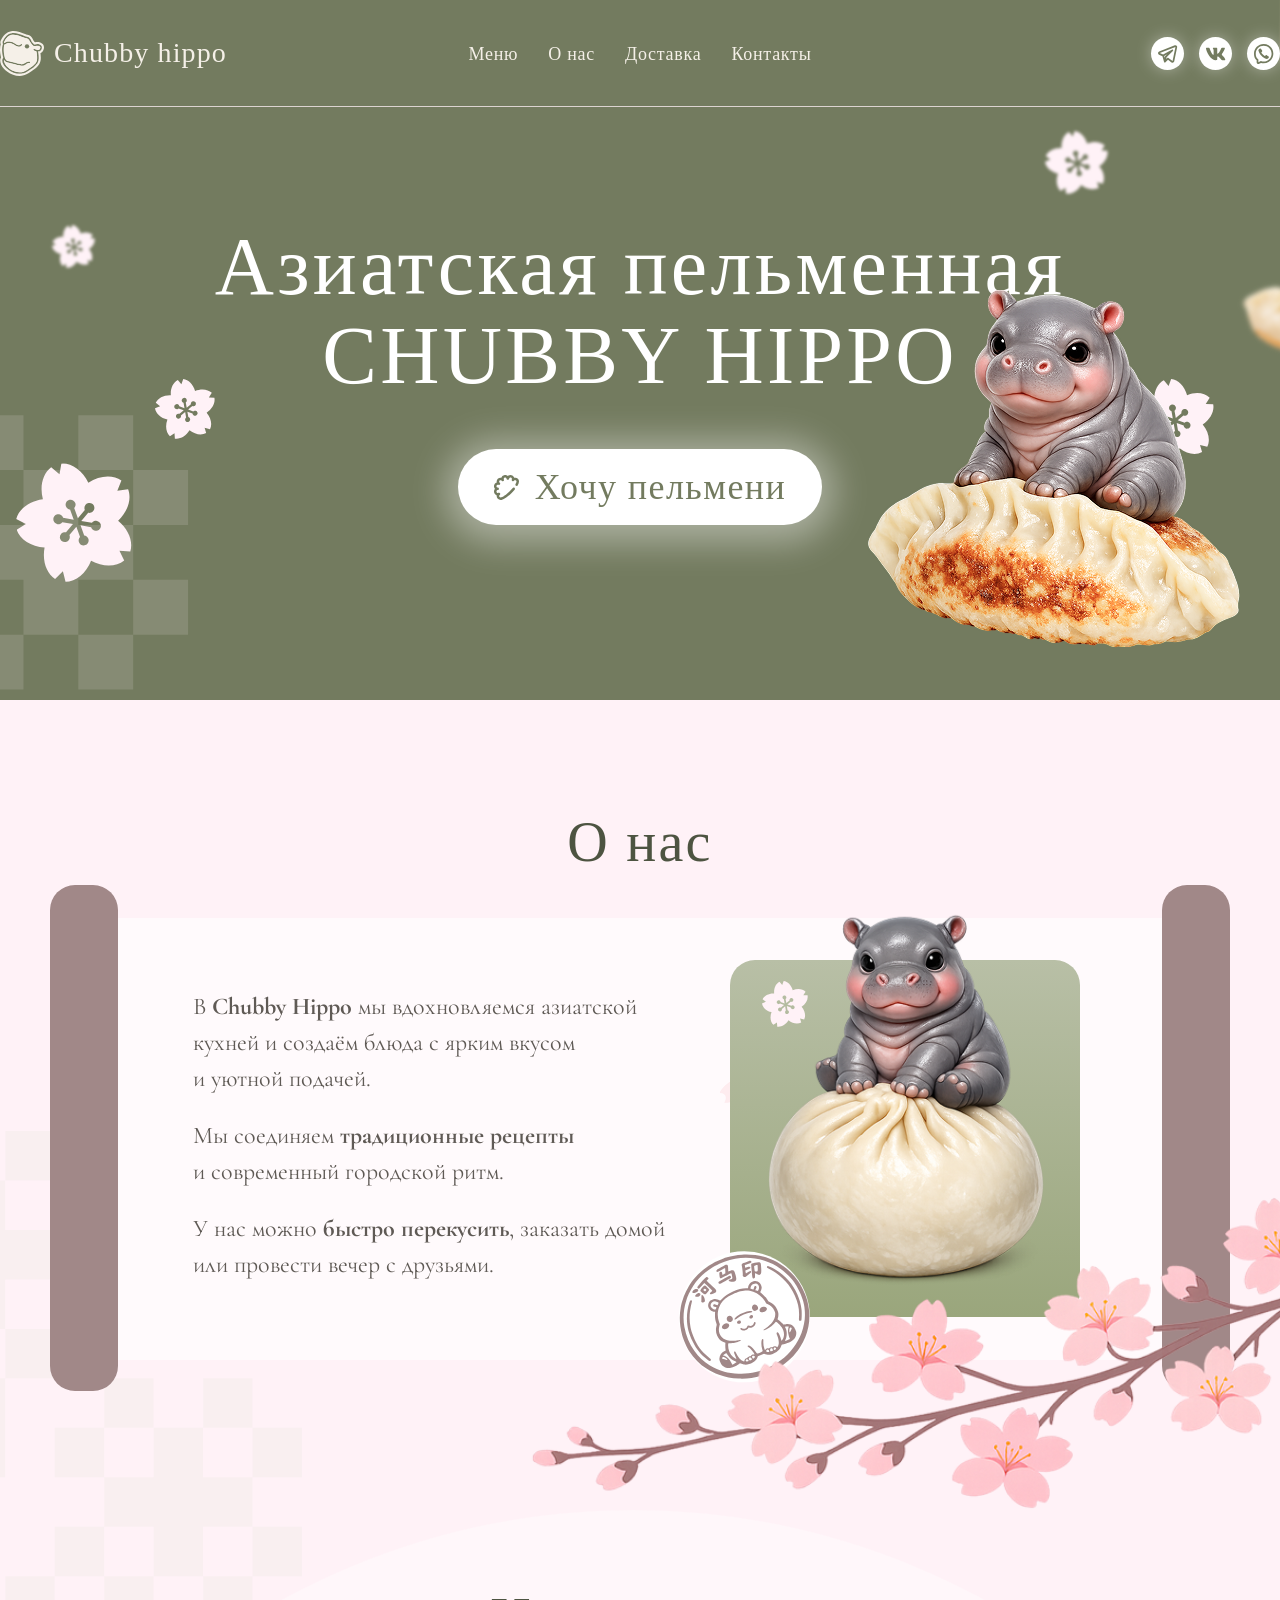
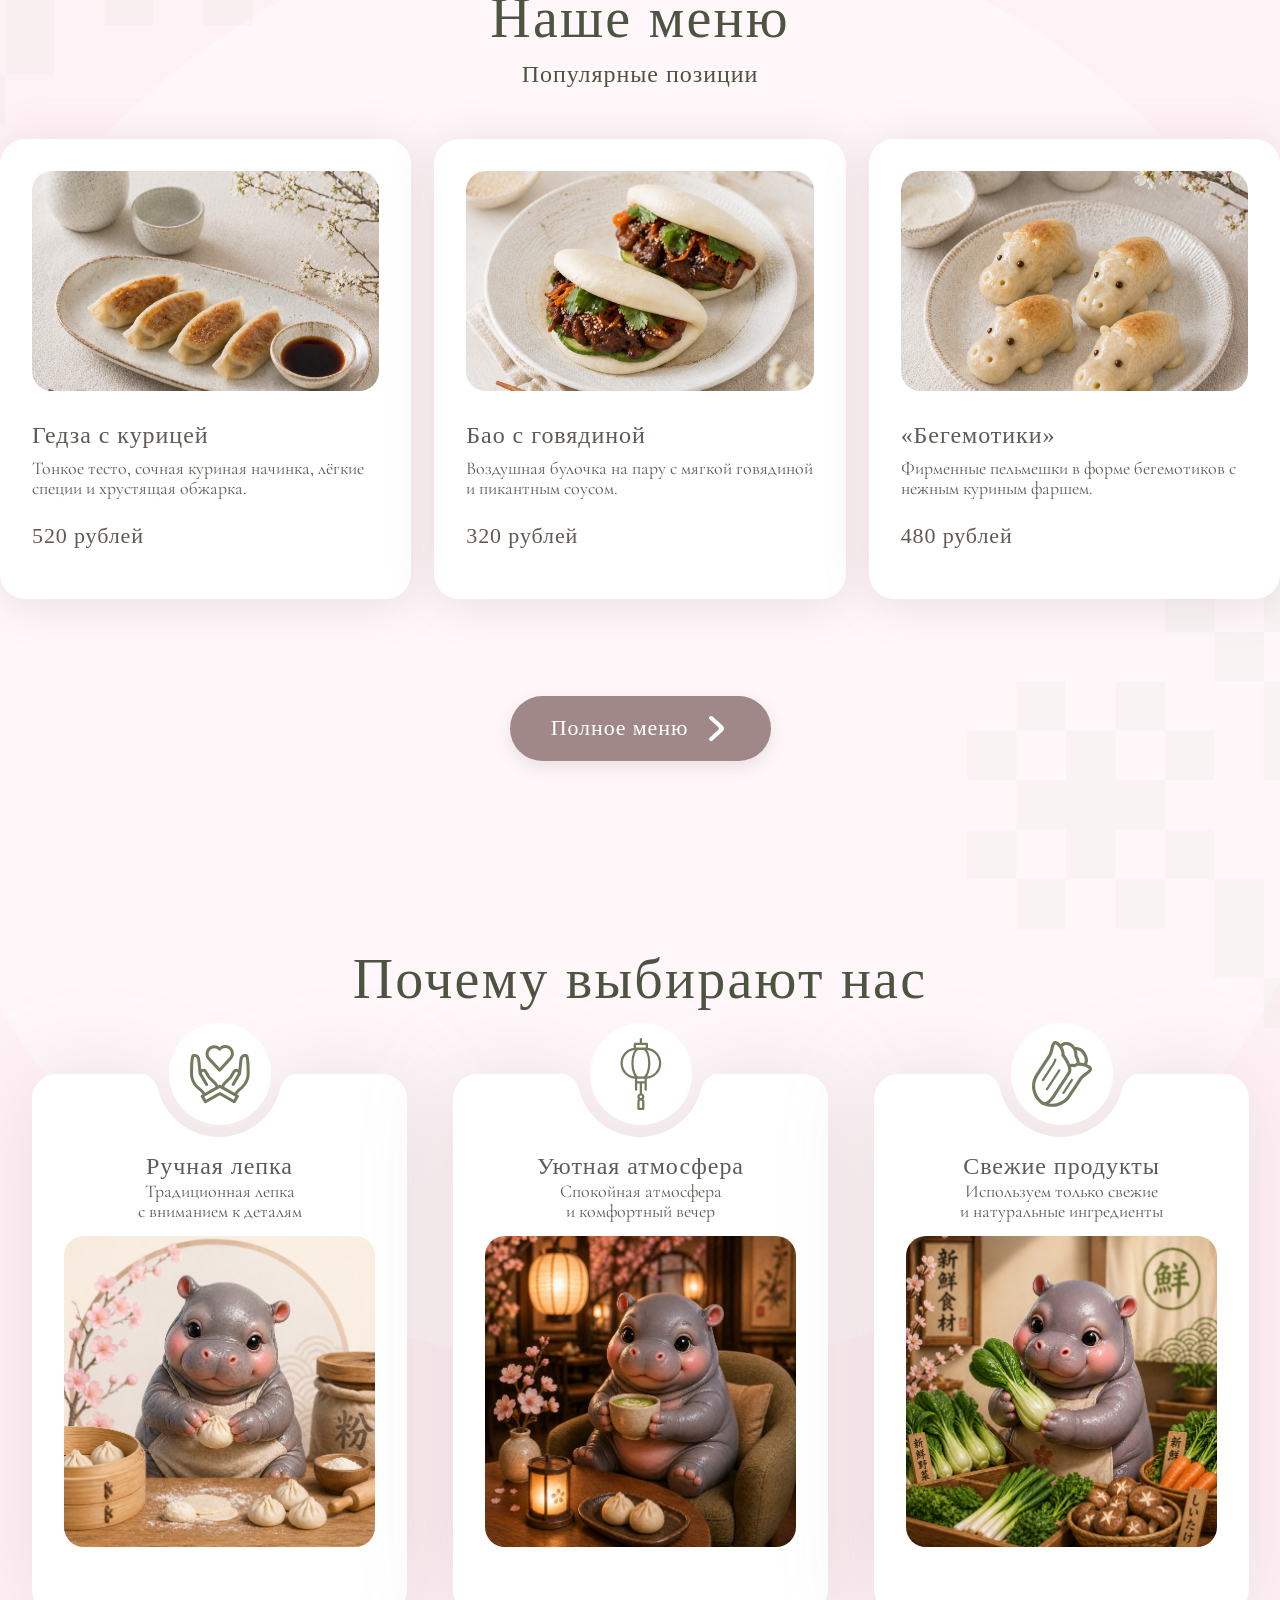
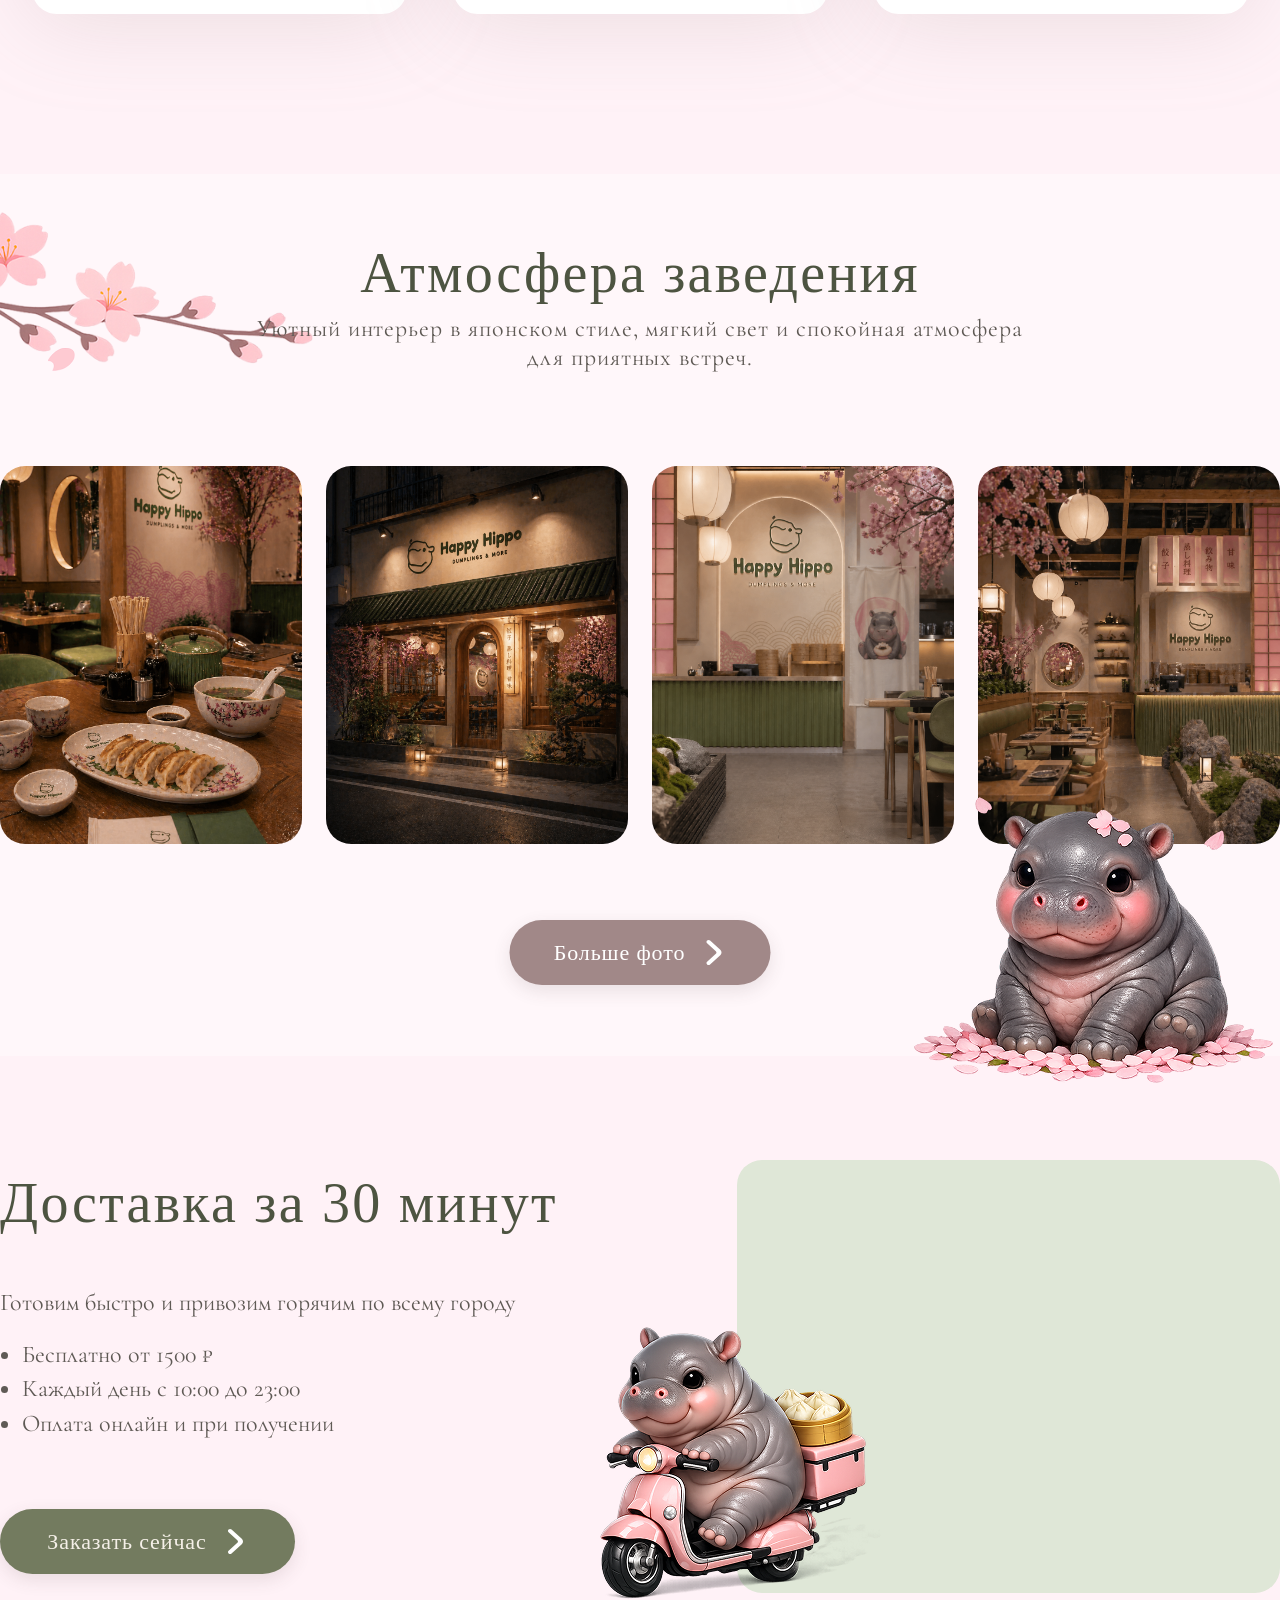
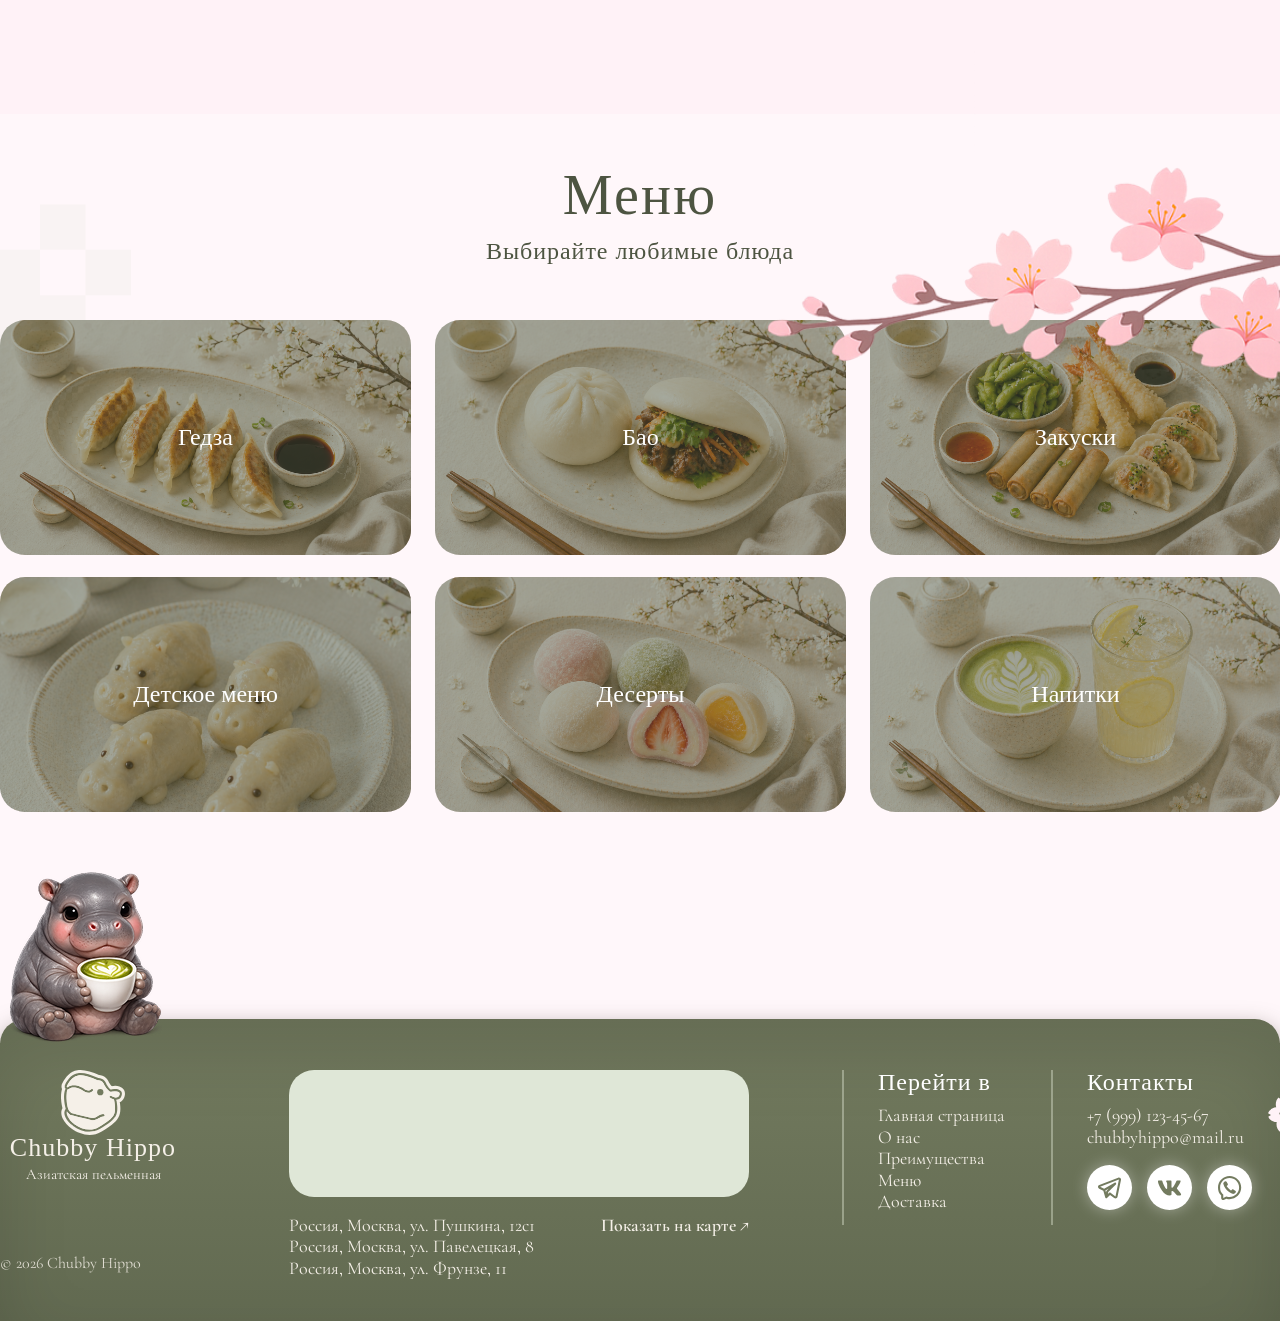
==== index.html @ c7574065 "Initial commit" ====
<!DOCTYPE html>
<html lang="ru">
<head>
  <meta charset="UTF-8" />
  <meta name="viewport" content="width=device-width, initial-scale=1.0" />
  <title>Chubby Hippo</title>
  <link rel="preconnect" href="https://fonts.googleapis.com" />
  <link rel="preconnect" href="https://fonts.gstatic.com" crossorigin />
  <link href="https://fonts.googleapis.com/css2?family=Cormorant+Garamond:wght@400;500;600;700&display=swap" rel="stylesheet" />
  <link rel="stylesheet" href="css/style.css" />
  <link rel="stylesheet" href="css/media.css" />
</head>
<body>
  <header class="header">
    <div class="container header__inner">
      <a class="logo" href="#top" aria-label="Chubby Hippo">
        <img src="images/logo/логоцвет.svg" alt="" />
        <span>Chubby hippo</span>
      </a>

      <nav class="nav" aria-label="Основная навигация">
        <a href="menu.html">Меню</a>
        <a href="#about">О нас</a>
        <a href="#delivery">Доставка</a>
        <a href="#contacts">Контакты</a>
      </nav>

      <div class="socials">
        <a href="error.html" aria-label="Telegram"><img src="images/vectors/Telegram.svg" alt="" /></a>
        <a href="error.html" aria-label="VK"><img src="images/vectors/VK.svg" alt="" /></a>
        <a href="error.html" aria-label="WhatsApp"><img src="images/vectors/ватсап.svg" alt="" /></a>
      </div>
    </div>
  </header>

  <main id="top">
    <img class="page-pixels page-pixels--about" src="images/vectors/пиксели.svg" alt="" aria-hidden="true" />
    <img class="page-pixels page-pixels--popular" src="images/vectors/пиксели.svg" alt="" aria-hidden="true" />
    <img class="page-pixels page-pixels--delivery" src="images/vectors/пиксели.svg" alt="" aria-hidden="true" />

    <section class="hero">
      <img class="hero__pixels" src="images/vectors/пикселиhero.svg" alt="" />
      <img class="hero__dumpling hero__dumpling--large" src="images/decor/Пельмень.png" alt="" />
      <img class="hero__dumpling hero__dumpling--small" src="images/decor/Пельмень-1.png" alt="" />
      <img class="hero__hippo" src="images/hippos/PelmenHippoHero.png" alt="Бегемот Chubby Hippo" />
      <img class="hero__flower hero__flower--one" src="images/vectors/цветочек.svg" alt="" />
      <img class="hero__flower hero__flower--two" src="images/vectors/цветочек.svg" alt="" />
      <img class="hero__flower hero__flower--three" src="images/vectors/цветочек.svg" alt="" />
      <img class="hero__flower hero__flower--four" src="images/vectors/цветочек.svg" alt="" />
      <img class="hero__flower hero__flower--five" src="images/vectors/цветочек.svg" alt="" />

      <div class="hero__content">
        <h1>Азиатская пельменная<br />CHUBBY HIPPO</h1>
        <a class="button button--light" href="menu.html">
          <img src="images/vectors/Pelmen.svg" alt="" />
          <span>Хочу пельмени</span>
        </a>
      </div>
    </section>

    <section class="about" id="about">
      <img class="about__pixels decor-pixels" src="images/vectors/пиксели.svg" alt="" />
      <img class="about__branch" src="images/decor/Сакура.png" alt="" />
      <img class="petal petal--about-one" src="images/vectors/Лепесток.svg" alt="" />
      <img class="petal petal--about-two" src="images/vectors/Лепесток.svg" alt="" />

      <div class="container">
        <h2>О нас</h2>
        <div class="scroll-card">
          <div class="scroll-card__bar scroll-card__bar--left"></div>
          <div class="scroll-card__bar scroll-card__bar--right"></div>
          <div class="scroll-card__paper">
            <div class="about__text">
              <p>В <strong>Chubby Hippo</strong> мы вдохновляемся азиатской<br />кухней и создаём блюда с ярким вкусом<br />и уютной подачей.</p>
              <p>Мы соединяем <strong>традиционные рецепты</strong><br />и современный городской ритм.</p>
              <p>У нас можно <strong>быстро перекусить</strong>, заказать домой<br />или провести вечер с друзьями.</p>
            </div>
            <div class="about__image">
              <img class="about__flower" src="images/vectors/цветочек.svg" alt="" />
              <img class="about__hippo" src="images/hippos/PelmenHippoОНас.png" alt="Бегемот с пельменем" />
            </div>
            <img class="about__stamp" src="images/vectors/Печать.svg" alt="" />
          </div>
        </div>
      </div>
    </section>

    <section class="popular">
      <img class="popular__circle" src="images/vectors/пиксели.svg" alt="" />
      <div class="container">
        <div class="section-heading">
          <h2>Наше меню</h2>
          <p>Популярные позиции</p>
        </div>

        <div class="popular__grid">
          <article class="product-card">
            <img src="images/menuphoto/гедзакурицы.png" alt="Гедза с курицей" />
            <h3>Гедза с курицей</h3>
            <p>Тонкое тесто, сочная куриная начинка, лёгкие специи и хрустящая обжарка.</p>
            <strong>520 рублей</strong>
          </article>
          <article class="product-card">
            <img src="images/menuphoto/баоговядина.png" alt="Бао с говядиной" />
            <h3>Бао с говядиной</h3>
            <p>Воздушная булочка на пару с мягкой говядиной и пикантным соусом.</p>
            <strong>320 рублей</strong>
          </article>
          <article class="product-card">
            <img src="images/menuphoto/бегемотики.png" alt="Бегемотики" />
            <h3>«Бегемотики»</h3>
            <p>Фирменные пельмешки в форме бегемотиков с нежным куриным фаршем.</p>
            <strong>480 рублей</strong>
          </article>
        </div>

        <a class="button button--brown" href="menu.html">
          <span>Полное меню</span>
          <img src="images/vectors/arrow.svg" alt="" />
        </a>
      </div>
    </section>

    <section class="features" id="features">
      <img class="features__pixels decor-pixels" src="images/vectors/пиксели.svg" alt="" />
      <div class="container">
        <h2>Почему выбирают нас</h2>
        <div class="features__grid">
          <article class="feature-card">
            <span class="feature-card__icon"><img src="images/vectors/лепка.svg" alt="" /></span>
            <h3>Ручная лепка</h3>
            <p>Традиционная лепка<br />с вниманием к деталям</p>
            <img src="images/images/Лепка.png" alt="Ручная лепка" />
          </article>
          <article class="feature-card">
            <span class="feature-card__icon"><img src="images/vectors/фонарик.svg" alt="" /></span>
            <h3>Уютная атмосфера</h3>
            <p>Спокойная атмосфера<br />и комфортный вечер</p>
            <img src="images/images/Атмосфера.png" alt="Уютная атмосфера" />
          </article>
          <article class="feature-card">
            <span class="feature-card__icon"><img src="images/vectors/капуста.svg" alt="" /></span>
            <h3>Свежие продукты</h3>
            <p>Используем только свежие<br />и натуральные ингредиенты</p>
            <img src="images/images/Продукты.png" alt="Свежие продукты" />
          </article>
        </div>
      </div>
    </section>

    <section class="atmosphere">
      <img class="atmosphere__branch" src="images/decor/Сакура.png" alt="" />
      <img class="petal petal--atmo-one" src="images/vectors/Лепесток.svg" alt="" />
      <img class="petal petal--atmo-two" src="images/vectors/Лепесток.svg" alt="" />
      <div class="section-heading">
        <h2>Атмосфера заведения</h2>
        <p>Уютный интерьер в японском стиле, мягкий свет и спокойная атмосфера<br />для приятных встреч.</p>
      </div>

      <div class="atmosphere__carousel" aria-label="Фотографии интерьера">
        <img src="images/images/Карусель-1.png" alt="Интерьер Chubby Hippo" />
        <img src="images/images/Карусель-2.png" alt="Фасад Chubby Hippo" />
        <img src="images/images/Карусель-3.png" alt="Столик в ресторане" />
        <img src="images/images/Карусель-4.png" alt="Блюда в интерьере" />
        <img src="images/images/Карусель-5.png" alt="Зал ресторана" />
        <img src="images/images/Карусель-6.png" alt="Касса ресторана" />
        <img src="images/images/Карусель-1.png" alt="" aria-hidden="true" />
        <img src="images/images/Карусель-2.png" alt="" aria-hidden="true" />
        <img src="images/images/Карусель-3.png" alt="" aria-hidden="true" />
        <img src="images/images/Карусель-4.png" alt="" aria-hidden="true" />
        <img src="images/images/Карусель-5.png" alt="" aria-hidden="true" />
        <img src="images/images/Карусель-6.png" alt="" aria-hidden="true" />
      </div>

      <img class="atmosphere__hippo" src="images/hippos/SakuraHippoАтмосфера.png" alt="Бегемот в лепестках сакуры" />
      <a class="button button--brown" href="error.html">
        <span>Больше фото</span>
        <img src="images/vectors/arrow.svg" alt="" />
      </a>
    </section>

    <section class="delivery" id="delivery">
      <img class="delivery__pixels decor-pixels" src="images/vectors/пиксели.svg" alt="" />
      <div class="container delivery__inner">
        <div class="delivery__content">
          <h2>Доставка за 30 минут</h2>
          <p>Готовим быстро и привозим горячим по всему городу</p>
          <ul>
            <li>Бесплатно от 1500 ₽</li>
            <li>Каждый день с 10:00 до 23:00</li>
            <li>Оплата онлайн и при получении</li>
          </ul>
          <a class="button button--green" href="menu.html">
            <span>Заказать сейчас</span>
            <img src="images/vectors/arrow.svg" alt="" />
          </a>
        </div>

        <div class="delivery__map">
          <iframe
            title="Карта зоны доставки Chubby Hippo"
            src="https://www.openstreetmap.org/export/embed.html?bbox=37.48%2C55.66%2C37.80%2C55.86&layer=mapnik&marker=55.741019%2C37.612957"
            loading="lazy"
            allowfullscreen>
          </iframe>
          <img src="images/hippos/СкутерДоставка.png" alt="Бегемот на скутере" />
        </div>
      </div>
    </section>

    <section class="menu-categories" id="menu">
      <img class="menu-categories__branch" src="images/decor/Сакура.png" alt="" />
      <img class="menu-categories__pixels decor-pixels" src="images/vectors/пиксели.svg" alt="" />
      <div class="container">
        <div class="section-heading">
          <h2>Меню</h2>
          <p>Выбирайте любимые блюда</p>
        </div>

        <div class="categories-grid">
          <a class="category-card" href="menu.html">
            <img src="images/images/КатегорииГедза.png" alt="" />
            <span>Гедза</span>
          </a>
          <a class="category-card" href="menu.html">
            <img src="images/images/КатегорииБао.png" alt="" />
            <span>Бао</span>
          </a>
          <a class="category-card" href="menu.html">
            <img src="images/images/КатегорииЗакуски.png" alt="" />
            <span>Закуски</span>
          </a>
          <a class="category-card" href="menu.html">
            <img src="images/images/КатегорииДетское.png" alt="" />
            <span>Детское меню</span>
          </a>
          <a class="category-card" href="menu.html">
            <img src="images/images/КатегорииДесерты.png" alt="" />
            <span>Десерты</span>
          </a>
          <a class="category-card" href="menu.html">
            <img src="images/images/КатегорииНапитки.png" alt="" />
            <span>Напитки</span>
          </a>
        </div>
      </div>
    </section>
  </main>

  <footer class="footer" id="contacts">
    <img class="footer__hippo" src="images/hippos/MatchaHippoФутер.png" alt="" />
    <img class="footer__flower" src="images/vectors/цветочек.svg" alt="" />
    <div class="container footer__inner">
      <div class="footer__brand">
        <div class="footer__logo">
          <img src="images/logo/логоцвет.svg" alt="" />
          <span>Chubby Hippo</span>
        </div>
        <small>Азиатская пельменная</small>
        <p>© 2026 Chubby Hippo</p>
      </div>

      <div class="footer__map">
        <iframe
          title="Карта ресторанов Chubby Hippo"
          src="https://www.openstreetmap.org/export/embed.html?bbox=37.48%2C55.66%2C37.80%2C55.86&layer=mapnik&marker=55.741019%2C37.612957"
          loading="lazy"
          allowfullscreen>
        </iframe>
        <div class="footer__addresses">
          <p>Россия, Москва, ул. Пушкина, 12с1<br />Россия, Москва, ул. Павелецкая, 8<br />Россия, Москва, ул. Фрунзе, 11</p>
          <a href="https://www.openstreetmap.org/?mlat=55.741019&mlon=37.612957#map=11/55.7410/37.6130" target="_blank" rel="noreferrer">Показать на карте ↗</a>
        </div>
      </div>

      <nav class="footer__nav" aria-label="Навигация в футере">
        <h2>Перейти в</h2>
        <a href="#top">Главная страница</a>
        <a href="#about">О нас</a>
        <a href="#features">Преимущества</a>
        <a href="menu.html">Меню</a>
        <a href="#delivery">Доставка</a>
      </nav>

      <div class="footer__contacts">
        <h2>Контакты</h2>
        <a href="tel:+79991234567">+7 (999) 123-45-67</a>
        <a href="mailto:chubbyhippo@mail.ru">chubbyhippo@mail.ru</a>
        <div class="socials socials--footer">
          <a href="error.html" aria-label="Telegram"><img src="images/vectors/Telegram.svg" alt="" /></a>
          <a href="error.html" aria-label="VK"><img src="images/vectors/VK.svg" alt="" /></a>
          <a href="error.html" aria-label="WhatsApp"><img src="images/vectors/ватсап.svg" alt="" /></a>
        </div>
      </div>
    </div>
  </footer>

  <script src="js/main.js"></script>
</body>
</html>
---- css/style.css ----
@font-face {
  font-family: "SeoulHangang CBL";
  src: url("../fonts/seoulhangang-cbl.ttf") format("truetype");
  font-weight: 400;
  font-style: normal;
  font-display: swap;
}

@font-face {
  font-family: "SeoulHangang EB";
  src: url("../fonts/seoulhangang-eb.ttf") format("truetype");
  font-weight: 400;
  font-style: normal;
  font-display: swap;
}

@font-face {
  font-family: "SeoulHangang B";
  src: url("../fonts/seoulhangang-b.ttf") format("truetype");
  font-weight: 400;
  font-style: normal;
  font-display: swap;
}

:root {
  --green: #737b5f;
  --green-dark: #4d5441;
  --text: #5f5a55;
  --pink: #fff2f7;
  --warm: #fff7fa;
  --white: #ffffff;
  --cream: #f5f0e8;
  --brown: #a18888;
  --shadow: 0 4px 45px rgba(161, 136, 136, 0.22);
}

* {
  box-sizing: border-box;
  margin: 0;
  padding: 0;
}

html {
  scroll-behavior: smooth;
  overflow-x: hidden;
}

body {
  min-width: 1280px;
  background: var(--pink);
  color: var(--text);
  font-family: "Cormorant Garamond", serif;
  font-size: 24px;
  line-height: 1.2;
  overflow-x: hidden;
}

main {
  position: relative;
  isolation: isolate;
  overflow: visible;
  background: var(--pink);
}

a {
  color: inherit;
  text-decoration: none;
}

img {
  display: block;
  max-width: 100%;
}

button,
iframe {
  border: 0;
}

.container {
  width: 1280px;
  margin: 0 auto;
}

h1,
h2,
h3,
.button,
.nav,
.footer__nav h2,
.footer__contacts h2 {
  font-family: "SeoulHangang EB", serif;
  font-weight: 400;
  letter-spacing: 0.04em;
}

h2 {
  color: var(--green-dark);
  font-size: 56px;
  line-height: 1;
  text-align: center;
}

h3 {
  color: var(--text);
  font-size: 24px;
  line-height: 1;
}

.button {
  position: relative;
  z-index: 3;
  display: inline-flex;
  align-items: center;
  justify-content: center;
  gap: 16px;
  height: 65px;
  padding: 0 36px;
  border-radius: 999px;
  box-shadow: 0 6px 18px rgba(74, 61, 61, 0.12);
  font-size: 22px;
  line-height: 1;
  white-space: nowrap;
}

.button img {
  width: 25px;
  height: 25px;
}

.button--light {
  height: 76px;
  min-width: 358px;
  background: var(--white);
  color: var(--green);
  box-shadow: 0 4px 35px 13px rgba(255, 255, 255, 0.4);
  font-family: "SeoulHangang CBL", "SeoulHangang EB", serif;
  font-weight: 400;
  font-size: 36px;
}

.button--brown {
  min-width: 261px;
  background: var(--brown);
  color: var(--white);
}

.button--green {
  min-width: 295px;
  background: var(--green);
  color: var(--cream);
}

.button--brown img,
.button--green img {
  filter: brightness(0) invert(1);
}

.section-heading {
  text-align: center;
}

.section-heading p {
  margin-top: 14px;
  color: var(--green-dark);
  font-family: "SeoulHangang EB", serif;
  font-size: 24px;
  line-height: 1.2;
  letter-spacing: 0.04em;
}

.decor-pixels {
  position: absolute;
  width: 638px;
  opacity: 0.48;
  pointer-events: none;
}

.page-pixels {
  position: absolute;
  z-index: 1;
  max-width: none;
  opacity: 0.48;
  pointer-events: none;
}

.page-pixels--about {
  top: 1131px;
  left: calc(50% - 976px);
  width: 638px;
  transform: scaleX(-1);
}

.page-pixels--popular {
  top: 2034px;
  left: calc(50% + 327px);
  width: 638px;
}

.page-pixels--delivery {
  top: 4777px;
  left: calc(50% - 1096px);
  width: 587px;
  transform: scaleX(-1);
}

.about__pixels,
.popular__circle,
.features__pixels,
.delivery__pixels,
.menu-categories__pixels {
  display: none;
}

.petal {
  position: absolute;
  width: 27px;
  pointer-events: none;
}

/* Header */

.header {
  position: absolute;
  inset: 0 0 auto;
  z-index: 20;
  height: 107px;
  border-bottom: 1px solid rgba(255, 242, 247, 0.75);
  color: var(--cream);
}

.header__inner {
  position: relative;
  display: flex;
  align-items: center;
  justify-content: space-between;
  height: 107px;
}

.logo {
  display: flex;
  align-items: center;
  gap: 10px;
  color: var(--cream);
  font-family: "SeoulHangang EB", serif;
  font-size: 28px;
  font-weight: 400;
  line-height: 1;
  letter-spacing: 0.04em;
}

.logo img {
  width: 44px;
  height: auto;
}

.nav {
  position: absolute;
  left: 50%;
  display: flex;
  gap: 30px;
  font-size: 18px;
  line-height: 1;
  text-transform: none;
  transform: translateX(-50%);
}

.header .socials {
  margin-left: auto;
}

.nav a,
.footer__nav a,
.footer__contacts a {
  transition: opacity 0.2s ease;
}

.nav a:hover,
.footer__nav a:hover,
.footer__contacts a:hover {
  opacity: 0.72;
}

.socials {
  display: flex;
  gap: 15px;
}

.socials a {
  display: grid;
  width: 33px;
  height: 33px;
  place-items: center;
  border-radius: 50%;
  background: var(--white);
  box-shadow: 0 0 16px rgba(255, 255, 255, 0.39);
}

.socials img {
  width: 20px;
  height: 20px;
}

/* Hero */

.hero {
  position: relative;
  height: 700px;
  overflow: hidden;
  background: var(--green);
  color: var(--white);
}

.hero__content {
  position: absolute;
  top: 223px;
  left: 50%;
  z-index: 5;
  width: 894px;
  transform: translateX(-50%);
  text-align: center;
}

.hero h1 {
  margin-bottom: 49px;
  color: var(--white);
  font-family: "SeoulHangang CBL", "SeoulHangang EB", serif;
  font-weight: 400;
  font-size: 82px;
  line-height: 1.08;
}

.hero__pixels {
  position: absolute;
  top: 86px;
  left: calc(50% - 1054px);
  width: 603px;
  opacity: 0.55;
}

.hero__dumpling {
  position: absolute;
  pointer-events: none;
}

.hero__dumpling--large {
  top: -90px;
  left: calc(50% + 641px);
  width: 371px;
  filter: blur(1.5px);
  transform: rotate(1deg) scaleX(-1);
}

.hero__dumpling--small {
  top: 242px;
  left: calc(50% + 572px);
  width: 156px;
  filter: blur(2px);
  transform: rotate(43deg) scaleX(-1);
}

.hero__hippo {
  position: absolute;
  top: 267px;
  left: calc(50% + 210px);
  z-index: 7;
  width: 413px;
  height: 413px;
}

.hero__flower {
  position: absolute;
  z-index: 6;
  pointer-events: none;
}

.hero__flower--one {
  top: 462px;
  left: calc(50% - 624px);
  width: 118px;
  transform: rotate(-10deg);
}

.hero__flower--two {
  top: 225px;
  left: calc(50% - 588px);
  width: 43px;
  filter: blur(1.4px);
}

.hero__flower--three {
  top: 379px;
  left: calc(50% - 485px);
  width: 60px;
  filter: blur(0.7px);
}

.hero__flower--four {
  top: 131px;
  left: calc(50% + 405px);
  width: 63px;
  filter: blur(1.4px);
}

.hero__flower--five {
  top: 379px;
  left: calc(50% + 493px);
  width: 81px;
}

/* About */

.about {
  position: relative;
  height: 890px;
  overflow: visible;
  background: transparent;
}

.about h2 {
  padding-top: 114px;
}

.about .container {
  position: relative;
  z-index: 3;
}

.about__pixels {
  top: 428px;
  left: calc(50% - 978px);
  transform: scaleX(-1);
}

.scroll-card {
  position: relative;
  width: 1180px;
  height: 506px;
  margin: 15px auto 0;
  z-index: 3;
}

.scroll-card__bar {
  position: absolute;
  top: 0;
  z-index: 2;
  width: 68px;
  height: 506px;
  border-radius: 25px;
  background: var(--brown);
}

.scroll-card__bar--left {
  left: 0;
}

.scroll-card__bar--right {
  right: 0;
}

.scroll-card__paper {
  position: absolute;
  top: 33px;
  left: 35px;
  width: 1110px;
  height: 442px;
  background: rgba(255, 255, 255, 0.65);
}

.about__text {
  position: absolute;
  top: 71px;
  left: 108px;
  width: 520px;
  color: var(--text);
  font-size: 24px;
  font-weight: 400;
  line-height: 1.5;
}

.about__text strong {
  font-weight: 700;
}

.about__text p + p {
  margin-top: 21px;
}

.about__image {
  position: absolute;
  top: 42px;
  right: 115px;
  width: 350px;
  height: 357px;
  border-radius: 25px;
  background: linear-gradient(180deg, #b8bfa6 0%, #9aa67c 100%);
}

.about__flower {
  position: absolute;
  top: 21px;
  left: 32px;
  width: 46px;
}

.about__hippo {
  position: absolute;
  top: -67px;
  left: -31px;
  max-width: none;
  width: 413px;
  height: 413px;
}

.about__stamp {
  position: absolute;
  top: 316px;
  left: 575px;
  width: 169px;
}

.about__branch {
  position: absolute;
  right: -70px;
  top: 475px;
  bottom: auto;
  z-index: 5;
  width: 827px;
}

.petal--about-one {
  top: 380px;
  left: calc(50% + 80px);
}

.petal--about-two {
  top: 520px;
  left: calc(50% + 640px);
}

/* Popular */

.popular {
  position: relative;
  height: 961px;
  overflow: visible;
  background: transparent;
}

.popular::before {
  position: absolute;
  top: -80px;
  left: calc(50% - 6.57px);
  z-index: 0;
  width: 1461.88px;
  height: 1461.88px;
  border-radius: 50%;
  background: var(--warm);
  content: "";
  transform: translateX(-50%);
}

.popular .container {
  position: relative;
  z-index: 3;
}

.popular__circle {
  position: absolute;
  right: calc(50% - 910px);
  bottom: 24px;
  z-index: 1;
  width: 638px;
  opacity: 0.45;
}

.popular__grid {
  display: grid;
  grid-template-columns: repeat(3, 1fr);
  gap: 23px;
  margin-top: 50px;
}

.product-card {
  display: flex;
  flex-direction: column;
  min-height: 460px;
  padding: 32px;
  border-radius: 25px;
  background: var(--white);
  box-shadow: var(--shadow);
}

.product-card img {
  width: 100%;
  height: 220px;
  border-radius: 20px;
  object-fit: cover;
}

.product-card h3 {
  margin-top: 32px;
}

.product-card p {
  min-height: 40px;
  margin-top: 12px;
  font-size: 18px;
  line-height: 1.1;
}

.product-card strong {
  margin-top: 24px;
  color: var(--text);
  font-family: "SeoulHangang EB", serif;
  font-size: 22px;
  font-weight: 400;
  letter-spacing: 0.04em;
}

.popular .button {
  display: flex;
  width: max-content;
  margin: 97px auto 0;
}

/* Features */

.features {
  position: relative;
  height: 894px;
  overflow: visible;
  background: transparent;
}

.features h2 {
  padding-top: 0;
}

.features .container {
  position: relative;
  z-index: 3;
}

.features__pixels {
  top: -52px;
  right: calc(50% - 965px);
  z-index: 1;
}

.features__grid {
  display: grid;
  grid-template-columns: repeat(3, 375px);
  justify-content: center;
  gap: 46px;
  margin-top: 67px;
}

.feature-card {
  position: relative;
  display: flex;
  flex-direction: column;
  align-items: center;
  height: 540px;
  padding: 80px 32px 32px;
  background: transparent;
  text-align: center;
}

.feature-card::before {
  position: absolute;
  inset: 0;
  z-index: 0;
  background: url("../images/vectors/SubtractКарточка.svg") center / 100% 100% no-repeat;
  content: "";
  filter: drop-shadow(0 4px 45px rgba(161, 136, 136, 0.22));
}

.feature-card > * {
  position: relative;
  z-index: 1;
}

.feature-card__icon {
  position: absolute;
  top: -51px;
  left: 50%;
  display: grid;
  width: 102px;
  height: 102px;
  place-items: center;
  border-radius: 50%;
  background: var(--white);
  transform: translateX(-50%);
}

.feature-card__icon img {
  width: 60px;
  max-height: 72px;
}

.feature-card p {
  margin-top: 4px;
  font-size: 18px;
  line-height: 1.1;
}

.feature-card > img {
  width: 311px;
  height: 311px;
  margin-top: 14px;
  border-radius: 20px;
  object-fit: cover;
}

/* Atmosphere */

.atmosphere {
  position: relative;
  height: 930px;
  overflow: visible;
  background: transparent;
}

.atmosphere::before {
  position: absolute;
  top: -71px;
  left: 50%;
  z-index: 0;
  width: 1928px;
  height: 882px;
  background: var(--warm);
  content: "";
  transform: translateX(-50%);
}

.atmosphere .section-heading {
  position: relative;
  z-index: 4;
  padding-top: 0;
}

.atmosphere .section-heading p {
  color: var(--text);
  font-family: "Cormorant Garamond", serif;
  font-size: 24px;
  line-height: 1.2;
}

.atmosphere__branch {
  position: absolute;
  top: -130px;
  left: -330px;
  z-index: 1;
  width: 650px;
  transform: scaleX(-1);
}

.atmosphere__carousel {
  position: absolute;
  top: 221px;
  left: 50%;
  z-index: 2;
  display: grid;
  grid-template-columns: repeat(6, 302px);
  gap: 24px;
  width: 1932px;
  transform: translateX(-50%);
}

.atmosphere__carousel img {
  width: 302px;
  height: 378px;
  border-radius: 25px;
  object-fit: cover;
}

.atmosphere__hippo {
  position: absolute;
  right: calc(50% - 652px);
  bottom: 56px;
  z-index: 2;
  width: 398px;
}

.atmosphere .button {
  position: absolute;
  top: 675px;
  left: 50%;
  transform: translateX(-50%);
}

.petal--atmo-one {
  top: 103px;
  left: calc(50% - 592px);
}

.petal--atmo-two {
  top: 362px;
  left: calc(50% - 492px);
  transform: rotate(78deg);
}

/* Delivery */

.delivery {
  position: relative;
  height: 592px;
  overflow: visible;
  background: transparent;
}

.delivery__inner {
  position: relative;
  z-index: 3;
  height: 100%;
}

.delivery__content {
  position: absolute;
  top: 0;
  left: 0;
  width: 560px;
}

.delivery h2 {
  width: 620px;
  text-align: left;
  white-space: nowrap;
}

.delivery__content p {
  margin-top: 58px;
  font-size: 24px;
}

.delivery__content ul {
  margin: 25px 0 0 22px;
  font-size: 24px;
  line-height: 0.98;
}

.delivery__content li + li {
  margin-top: 11px;
}

.delivery .button {
  margin-top: 74px;
}

.delivery__map {
  position: absolute;
  top: -15px;
  right: 0;
  width: 690px;
  height: 448px;
}

.delivery__map iframe {
  position: absolute;
  top: 0;
  right: 0;
  width: 543px;
  height: 433px;
  border-radius: 25px;
  background: #dfe7d7;
}

.delivery__map img {
  position: absolute;
  bottom: 0;
  left: 0;
  z-index: 2;
  width: 291px;
}

.delivery__pixels {
  bottom: -170px;
  left: calc(50% - 1030px);
  transform: scaleX(-1);
}

/* Menu categories */

.menu-categories {
  position: relative;
  height: 852px;
  overflow: visible;
  background: transparent;
}

.menu-categories::before {
  position: absolute;
  top: -53px;
  left: 50%;
  z-index: 0;
  width: 1918px;
  height: 982px;
  background: var(--warm);
  content: "";
  transform: translateX(-50%);
}

.menu-categories .section-heading {
  position: relative;
  z-index: 7;
  padding-top: 0;
}

.menu-categories .container {
  position: relative;
  z-index: 3;
}

.menu-categories__branch {
  position: absolute;
  top: -125px;
  right: auto;
  left: calc(50% + 118px);
  z-index: 8;
  width: 836px;
  max-width: none;
}

.menu-categories__pixels {
  top: 135px;
  left: calc(50% - 1086px);
  z-index: 1;
  transform: scaleX(-1);
}

.categories-grid {
  position: relative;
  z-index: 5;
  display: grid;
  grid-template-columns: repeat(3, 411px);
  gap: 22px 24px;
  margin-top: 54px;
}

.category-card {
  position: relative;
  height: 235px;
  overflow: hidden;
  border-radius: 25px;
}

.category-card img {
  width: 100%;
  height: 100%;
  object-fit: cover;
}

.category-card::after {
  position: absolute;
  inset: 0;
  background: rgba(79, 86, 65, 0.5);
  content: "";
  transition: background 0.2s ease;
}

.category-card span {
  position: absolute;
  top: 50%;
  left: 50%;
  z-index: 2;
  color: var(--white);
  font-family: "SeoulHangang EB", serif;
  font-size: 24px;
  line-height: 1;
  text-align: center;
  white-space: nowrap;
  transform: translate(-50%, -50%);
}

.category-card:hover::after {
  background: rgba(79, 86, 65, 0.36);
}

/* Footer */

.footer {
  position: relative;
  height: 302px;
  border-radius: 25px 25px 0 0;
  background: linear-gradient(0deg, #626a51 0%, var(--green) 100%);
  box-shadow: 0 8px 22px rgba(80, 70, 60, 0.5), inset 0 33px 70px rgba(0, 0, 0, 0.13);
  color: var(--cream);
}

.footer__inner {
  position: relative;
  display: grid;
  grid-template-columns: 236px 536px 156px 190px;
  gap: 53px;
  height: 302px;
  padding-top: 51px;
}

.footer__logo {
  display: flex;
  flex-direction: column;
  align-items: center;
  width: 186px;
  color: var(--cream);
  font-family: "SeoulHangang EB", serif;
  font-size: 26px;
  line-height: 1;
  letter-spacing: 0.04em;
}

.footer__logo img {
  width: 64px;
}

.footer__brand small {
  display: block;
  width: 186px;
  margin-top: 6px;
  color: var(--cream);
  font-size: 15px;
  line-height: 1;
  text-align: center;
}

.footer__brand p {
  position: absolute;
  bottom: 48px;
  left: 0;
  color: rgba(245, 240, 232, 0.85);
  font-size: 16px;
  line-height: 1.2;
}

.footer__map iframe {
  width: 460px;
  height: 127px;
  border-radius: 25px;
  background: #dfe7d7;
}

.footer__addresses {
  display: flex;
  justify-content: space-between;
  gap: 0;
  width: 460px;
  margin-top: 10px;
  font-size: 18px;
  line-height: 1.2;
}

.footer__addresses p {
  width: 250px;
}

.footer__addresses a {
  width: auto;
  font-weight: 600;
  text-align: right;
  white-space: nowrap;
}

.footer__nav,
.footer__contacts {
  position: relative;
  display: flex;
  flex-direction: column;
  align-items: flex-start;
}

.footer__nav::before,
.footer__contacts::before {
  position: absolute;
  top: 0;
  left: -36px;
  width: 2px;
  height: 155px;
  background: rgba(215, 221, 203, 0.45);
  content: "";
}

.footer__nav h2,
.footer__contacts h2 {
  margin-bottom: 11px;
  color: var(--white);
  font-size: 24px;
  line-height: 1;
  text-align: left;
}

.footer__nav a,
.footer__contacts a {
  font-size: 18px;
  line-height: 1.2;
}

.footer__contacts .socials {
  margin-top: 17px;
}

.socials--footer a {
  width: 45px;
  height: 45px;
}

.socials--footer img {
  width: 24px;
  height: 24px;
}

.footer__hippo {
  position: absolute;
  top: -149px;
  left: calc(50% - 635px);
  z-index: 3;
  width: 157px;
}

.footer__flower {
  position: absolute;
  top: 77px;
  right: calc(50% - 664px);
  width: 36px;
  transform: rotate(-10deg);
}

/* Menu page */

.menu-page {
  background: var(--pink);
}

.menu-page .header {
  position: relative;
  inset: auto;
  height: 107px;
  border-bottom: 0;
  background: rgba(255, 255, 255, 0.7);
  color: var(--green-dark);
}

.menu-page .header__inner {
  position: relative;
}

.menu-page .logo,
.menu-page .nav {
  color: #626a51;
  font-family: "SeoulHangang B", "SeoulHangang EB", serif;
}

.menu-page .logo {
  gap: 0;
  letter-spacing: 0.04em;
}

.menu-page .logo img {
  width: 224px;
}

.menu-page .nav {
  position: absolute;
  left: 50%;
  gap: 30px;
  letter-spacing: 0.11em;
  transform: translateX(-50%);
}

.menu-page .header .socials {
  margin-left: auto;
}

.menu-page .header .socials a {
  background: #626a51;
}

.menu-page .header .socials img {
  filter: brightness(0) invert(1);
}

.menu-main {
  position: relative;
  height: 2370px;
  overflow: hidden;
  background: var(--pink);
}

.menu-filter {
  position: absolute;
  top: 54px;
  left: 50%;
  z-index: 5;
  display: flex;
  align-items: center;
  justify-content: space-between;
  gap: 0;
  width: 976px;
  height: 37px;
  transform: translateX(-50%);
}

.menu-filter::after {
  position: absolute;
  right: 50%;
  bottom: -29px;
  width: 1920px;
  height: 1px;
  background: #9aa67c;
  content: "";
  transform: translateX(50%);
}

.menu-filter a {
  position: relative;
  z-index: 1;
  display: inline-flex;
  align-items: center;
  justify-content: center;
  height: 37px;
  color: var(--green-dark);
  font-family: "SeoulHangang B", "SeoulHangang EB", serif;
  font-size: 18px;
  line-height: 1;
  text-align: center;
  white-space: nowrap;
}

.menu-filter a.is-active {
  width: 97px;
  border-radius: 25px;
  background: rgba(255, 255, 255, 0.7);
}

.menu-decor-pixels {
  position: absolute;
  z-index: 0;
  width: 800px;
  max-width: none;
  opacity: 0.44;
  pointer-events: none;
}

.menu-decor-pixels--right {
  top: 214px;
  left: calc(50% + 192px);
}

.menu-decor-pixels--left {
  top: 1202px;
  left: -127px;
  transform: scaleX(-1);
}

.menu-grid {
  position: absolute;
  top: 174px;
  left: 50%;
  z-index: 2;
  display: grid;
  grid-template-columns: repeat(4, 302px);
  gap: 42px 24px;
  width: 1280px;
  transform: translateX(-50%);
}

.menu-card {
  display: flex;
  flex-direction: column;
  height: 460px;
  padding: 24px 24px 32px;
  border-radius: 25px;
  background: rgba(255, 255, 255, 0.7);
  box-shadow: 0 8px 24px rgba(80, 70, 60, 0.08);
}

.menu-card__image {
  width: 254px;
  height: 254px;
  border-radius: 20px;
  object-fit: cover;
}

.menu-card__body {
  display: flex;
  flex: 1;
  flex-direction: column;
  justify-content: flex-end;
  width: 254px;
  padding-top: 24px;
}

.menu-card__text {
  display: flex;
  flex-direction: column;
  gap: 8px;
}

.menu-card__meta {
  display: flex;
  justify-content: space-between;
  align-items: flex-start;
  gap: 4px;
}

.menu-card h2 {
  width: 199px;
  color: var(--text);
  font-family: "SeoulHangang B", "SeoulHangang EB", serif;
  font-size: 24px;
  line-height: 1;
  text-align: left;
}

.menu-card__weight {
  width: 45px;
  color: var(--text);
  font-size: 20px;
  line-height: 1.1;
  text-align: right;
  white-space: nowrap;
}

.menu-card__description {
  min-height: 18px;
  color: var(--text);
  font-size: 16px;
  line-height: 1.1;
}

.menu-card__bottom {
  display: flex;
  align-items: center;
  justify-content: space-between;
  margin-top: auto;
}

.menu-card__price {
  color: var(--text);
  font-family: "SeoulHangang B", "SeoulHangang EB", serif;
  font-size: 22px;
  line-height: 1;
  letter-spacing: 0.04em;
}

.menu-card__add {
  position: relative;
  width: 20px;
  height: 20px;
  flex: 0 0 auto;
}

.menu-card__add::before,
.menu-card__add::after {
  position: absolute;
  top: 50%;
  left: 0;
  width: 20px;
  height: 4px;
  border-radius: 10px;
  background: var(--brown);
  content: "";
  transform: translateY(-50%);
}

.menu-card__add::after {
  transform: translateY(-50%) rotate(90deg);
}

/* Error page */

.error-page {
  height: 1080px;
  overflow: hidden;
  background: var(--pink);
}

.error-page .header {
  position: relative;
  inset: auto;
  height: 107px;
  border-bottom: 0;
  background: rgba(255, 255, 255, 0.7);
  color: #626a51;
}

.error-page .header__inner {
  position: relative;
}

.error-page .logo,
.error-page .nav {
  color: #626a51;
  font-family: "SeoulHangang B", "SeoulHangang EB", serif;
}

.error-page .logo {
  gap: 0;
}

.error-page .logo img {
  width: 224px;
}

.error-page .nav {
  position: absolute;
  left: 50%;
  gap: 30px;
  letter-spacing: 0.11em;
  transform: translateX(-50%);
}

.error-page .header .socials {
  margin-left: auto;
}

.error-page .header .socials a {
  background: #626a51;
}

.error-page .header .socials img {
  filter: brightness(0) invert(1);
}

.error-main {
  position: relative;
  height: 973px;
  overflow: hidden;
  background: var(--pink);
}

.error-bg-circle {
  position: absolute;
  top: 737px;
  left: calc(50% + 97px);
  width: 1038px;
  height: 527px;
  border-radius: 50%;
  background: var(--warm);
}

.error-pixels {
  position: absolute;
  z-index: 0;
  width: 685px;
  max-width: none;
  opacity: 0.44;
  pointer-events: none;
}

.error-pixels--left {
  top: 404px;
  left: calc(50% - 1131px);
  transform: scaleX(-1);
}

.error-pixels--right {
  top: -351px;
  left: calc(50% + 444px);
  transform: scaleY(-1);
}

.error-branch {
  position: absolute;
  top: -63px;
  left: calc(50% - 975px);
  z-index: 1;
  width: 743px;
  max-width: none;
  transform: scaleX(-1);
}

.error-message {
  position: absolute;
  top: 375px;
  left: 50%;
  z-index: 3;
  width: 1018px;
  transform: translateX(-50%);
  text-align: center;
}

.error-message h1 {
  color: var(--green-dark);
  font-family: "SeoulHangang B", "SeoulHangang EB", serif;
  font-size: 64px;
  line-height: 1.1;
  letter-spacing: 0;
  white-space: nowrap;
}

.error-message p {
  margin-top: 12px;
  color: var(--green);
  font-family: "SeoulHangang B", "SeoulHangang EB", serif;
  font-size: 42px;
  line-height: 1.1;
}

.error-hippo {
  position: absolute;
  top: 540px;
  left: calc(50% + 297px);
  z-index: 2;
  width: 360px;
  height: 360px;
}

.error-petal,
.error-flower {
  position: absolute;
  z-index: 2;
  pointer-events: none;
}

.error-petal {
  width: 27px;
}

.error-petal--one {
  top: 252px;
  left: calc(50% - 604px);
}

.error-petal--two {
  top: 50px;
  left: calc(50% - 371px);
  transform: rotate(52deg);
}

.error-petal--three {
  top: 263px;
  left: calc(50% - 378px);
  transform: rotate(105deg);
}

.error-petal--four {
  top: 480px;
  left: calc(50% + 567px);
  transform: rotate(105deg);
}

.error-petal--five {
  top: 519px;
  left: calc(50% + 621px);
  transform: rotate(162deg);
}

.error-flower--one {
  top: 519px;
  left: calc(50% - 565px);
  width: 40px;
  transform: rotate(-34deg);
}

.error-flower--two {
  top: 212px;
  left: calc(50% + 555px);
  width: 63px;
  transform: rotate(-34deg);
}

/* Motion and interactions */

body {
  opacity: 1;
}

body.page-transition-ready {
  transition: opacity 500ms ease-in-out;
}

body.page-entering,
body.page-leaving {
  opacity: 0;
}

@keyframes heroHippoFloat {
  0%,
  100% {
    transform: translate3d(0, 0, 0);
  }

  50% {
    transform: translate3d(0, -16px, 0);
  }
}

.hero__hippo {
  animation: heroHippoFloat 4.8s ease-in-out infinite;
  will-change: transform;
}

.button,
.socials a,
.category-card,
.product-card,
.feature-card,
.menu-card {
  transition:
    background-color 180ms ease,
    box-shadow 220ms ease,
    filter 220ms ease,
    opacity 180ms ease,
    transform 220ms ease;
}

.button:focus-visible,
.category-card:focus-visible,
.menu-card:focus-visible {
  outline: 3px solid rgba(115, 123, 95, 0.45);
  outline-offset: 4px;
}

.button--light:hover {
  background: #f9f5f0;
  box-shadow: 0 8px 24px rgba(255, 255, 255, 0.14);
}

.button--light:active {
  background: #e8ecdf;
  box-shadow: 0 2px 8px rgba(255, 255, 255, 0.1);
}

.button--green:hover {
  background: #626a51;
  box-shadow: 0 8px 24px rgba(84, 87, 75, 0.14);
}

.button--green:active {
  background: #4f5641;
  box-shadow: 0 2px 8px rgba(84, 87, 75, 0.1);
}

.button--brown:hover {
  background: #8c7474;
  box-shadow: 0 8px 24px rgba(74, 61, 61, 0.14);
}

.button--brown:active {
  background: #5f4e4e;
  box-shadow: 0 2px 8px rgba(74, 61, 61, 0.1);
}

.socials a:hover {
  transform: translateY(-3px);
}

.socials a:active {
  transform: translateY(0) scale(0.96);
}

.product-card:hover {
  box-shadow: 0 4px 48px rgba(161, 136, 136, 0.4);
  transform: translateY(-26px);
}

.feature-card {
  will-change: transform;
}

.feature-card::before,
.feature-card__icon,
.feature-card__icon img {
  transition:
    filter 220ms ease,
    transform 220ms ease,
    background-color 220ms ease;
}

.feature-card:hover {
  transform: translateY(-26px);
}

.feature-card:hover::before {
  filter: drop-shadow(0 4px 48px rgba(161, 136, 136, 0.4));
}

.feature-card:hover .feature-card__icon {
  background: #f9f5f0;
}

.feature-card:hover .feature-card__icon img {
  filter: brightness(0) saturate(100%) invert(55%) sepia(10%) saturate(638%) hue-rotate(314deg) brightness(90%) contrast(84%);
  transform: scale(1.06);
}

@keyframes atmosphereCarousel {
  from {
    transform: translateX(calc(-50% + 978px));
  }

  to {
    transform: translateX(calc(-50% - 978px));
  }
}

.atmosphere__carousel {
  grid-template-columns: repeat(12, 302px);
  width: 3888px;
  animation: atmosphereCarousel 34s linear infinite;
  will-change: transform;
}

.atmosphere__carousel:hover {
  animation-play-state: paused;
}

.category-card {
  transform-origin: center;
}

.category-card:hover {
  box-shadow: 0 0 18px rgba(161, 136, 136, 0.4);
  transform: scale(1.01);
}

.category-card:hover::after {
  background: rgba(79, 86, 65, 0.35);
}

.category-card:active {
  transform: scale(0.99);
}

.category-card:active::after {
  background: rgba(79, 86, 65, 0.55);
}

.menu-filter a {
  transition:
    background-color 180ms ease,
    box-shadow 220ms ease,
    color 180ms ease,
    transform 180ms ease;
}

.menu-filter a:hover {
  transform: translateY(-2px);
}

.menu-filter a.is-active:hover,
.menu-filter a:active {
  background: rgba(255, 255, 255, 0.78);
  box-shadow: 0 0 18px rgba(161, 136, 136, 0.24);
}

.menu-card {
  transform-origin: center;
}

.menu-card:hover {
  box-shadow: 0 -4px 39.5px rgba(80, 70, 60, 0.15);
  transform: translateY(-5px) scale(1.01);
}

.menu-card:active {
  transform: translateY(-1px) scale(0.995);
}

.menu-card__add {
  transition: transform 180ms ease;
}

.menu-card:hover .menu-card__add {
  transform: rotate(90deg);
}

@media (prefers-reduced-motion: reduce) {
  *,
  *::before,
  *::after {
    animation-duration: 0.01ms !important;
    animation-iteration-count: 1 !important;
    scroll-behavior: auto !important;
    transition-duration: 0.01ms !important;
  }

  .atmosphere__carousel,
  .hero__hippo {
    animation: none !important;
  }
}
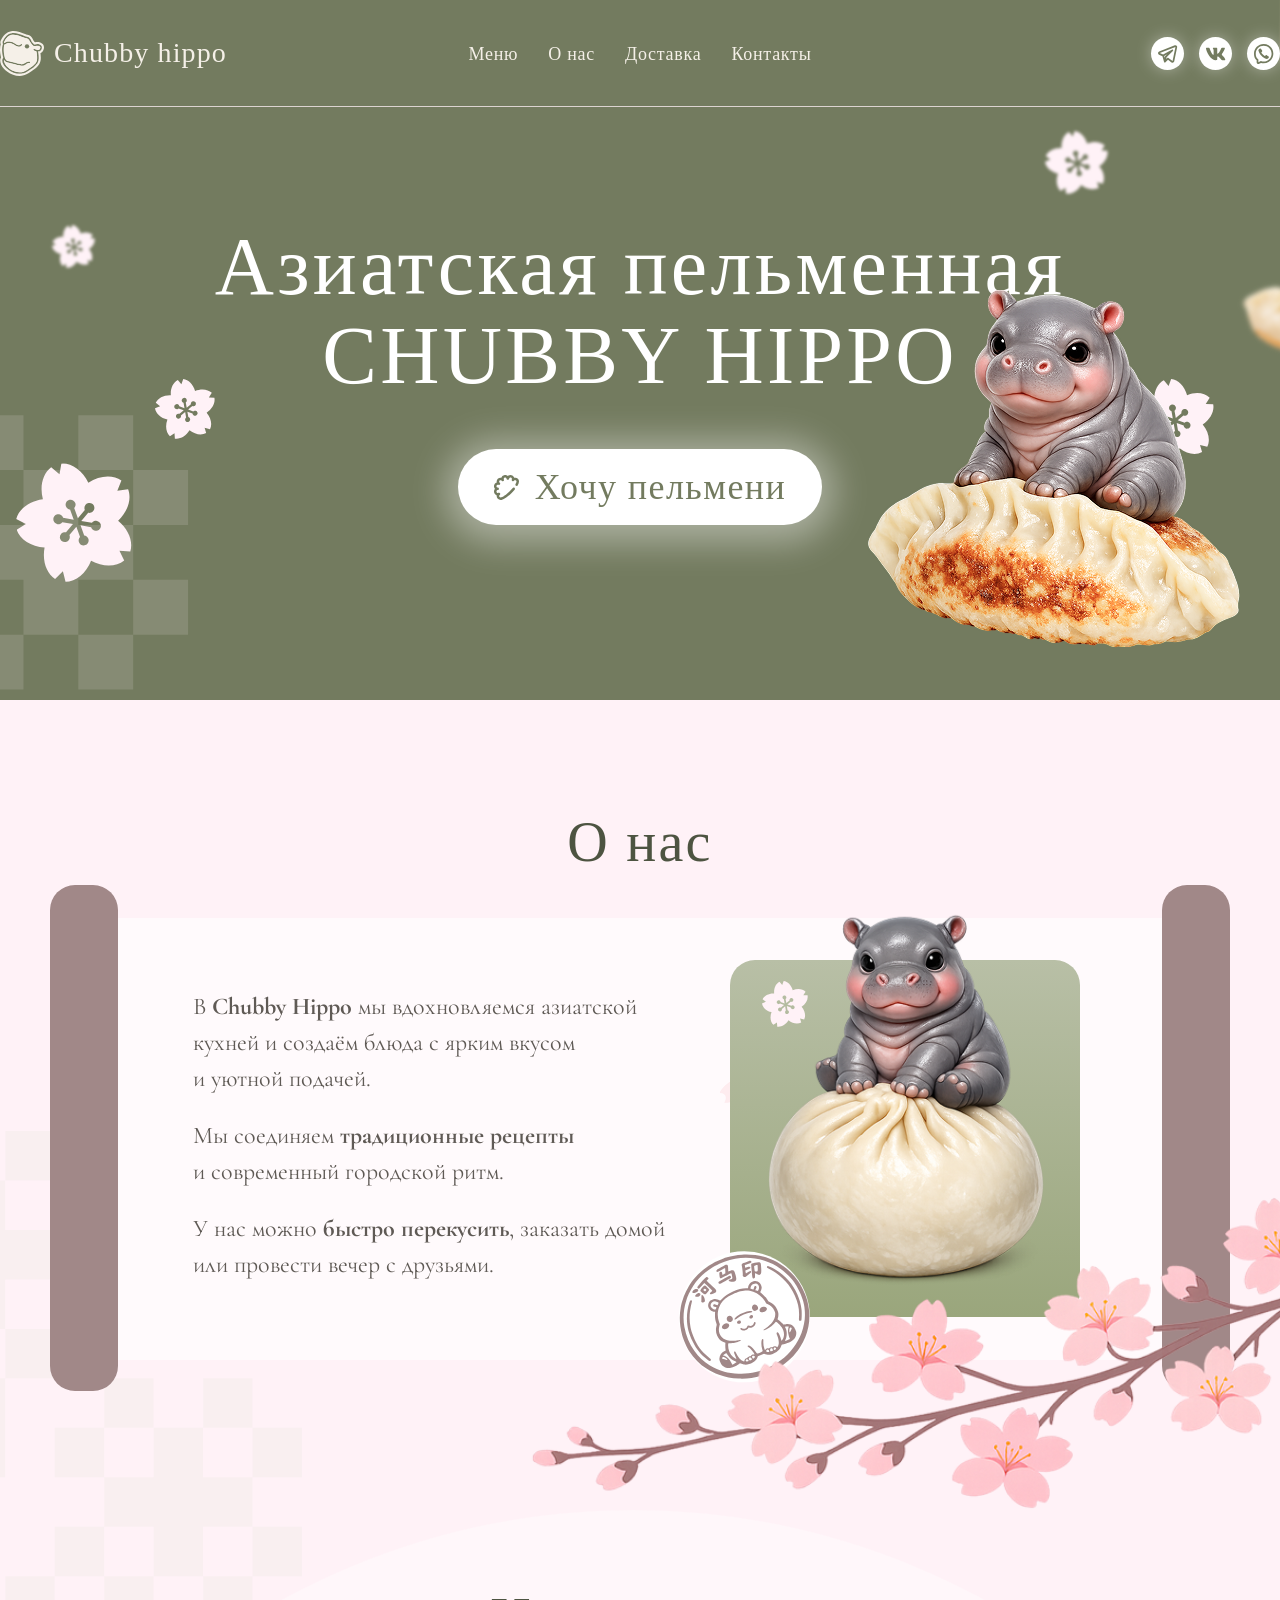
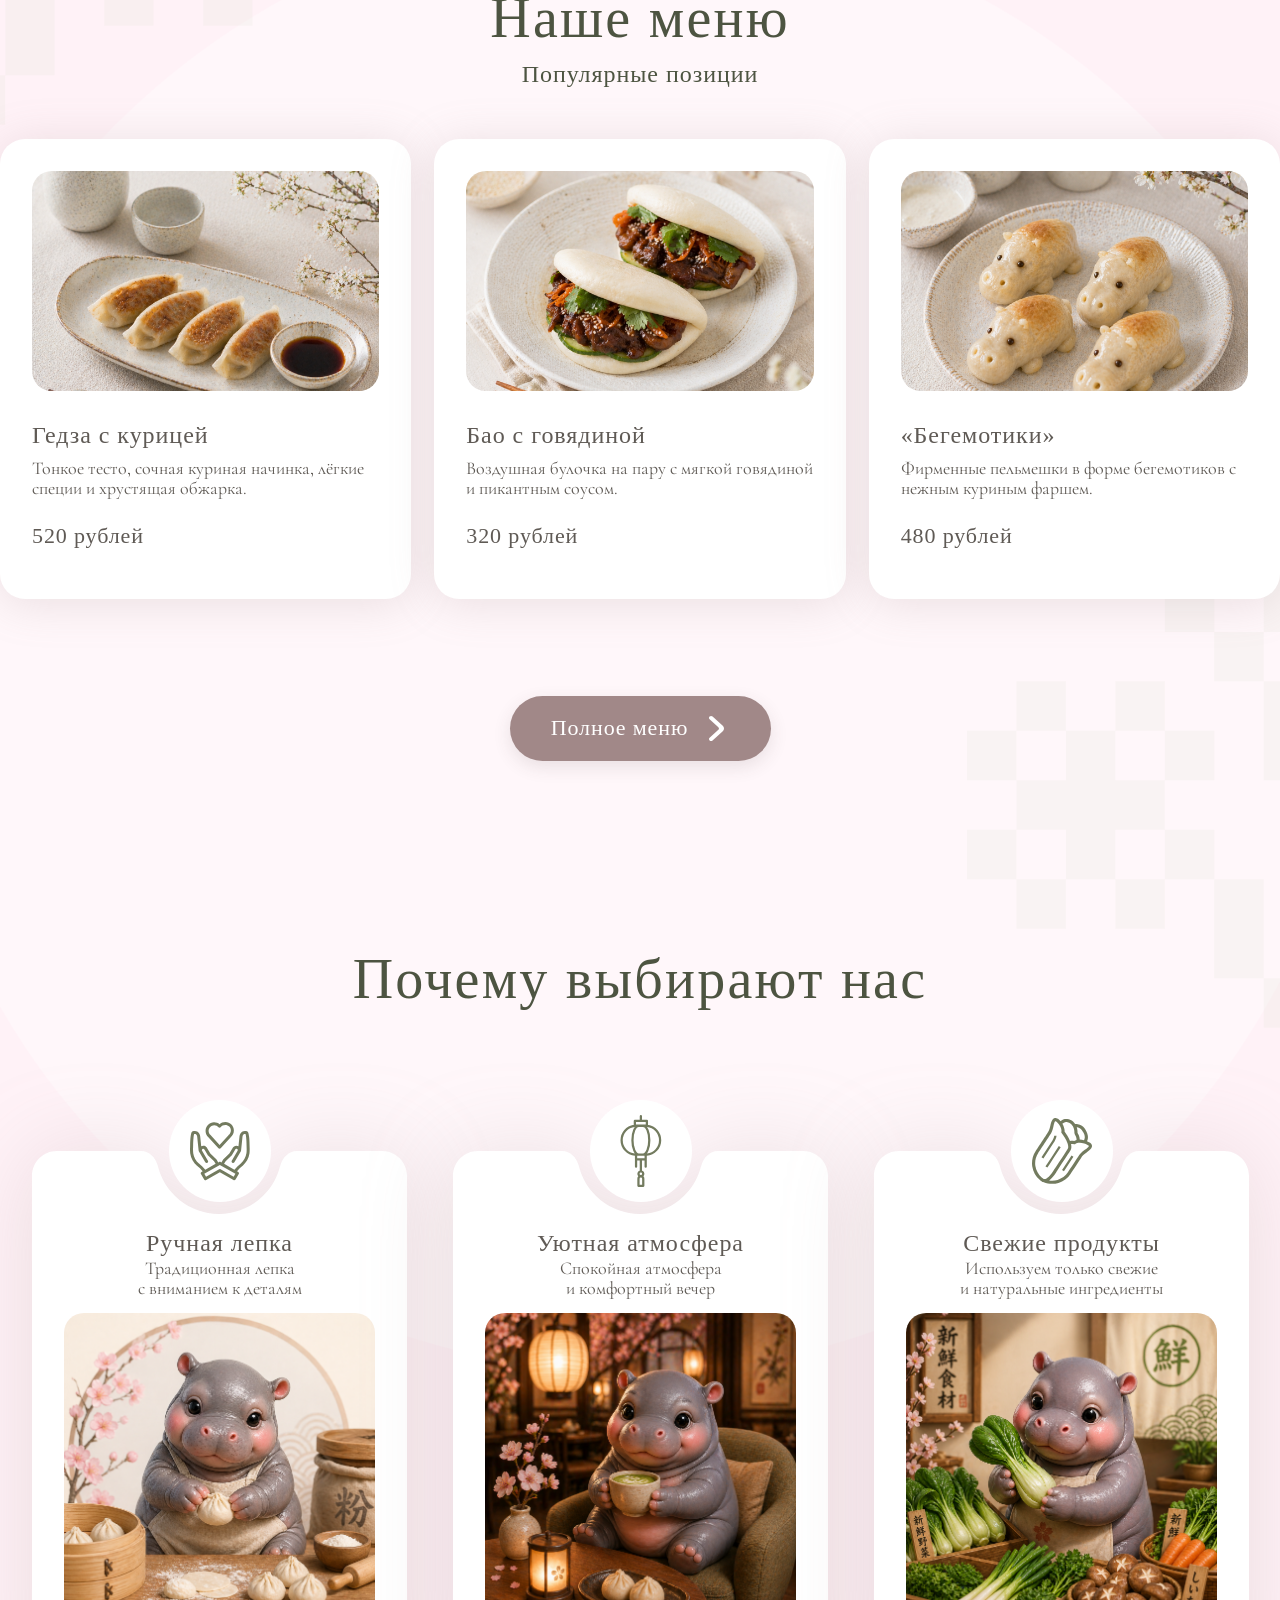
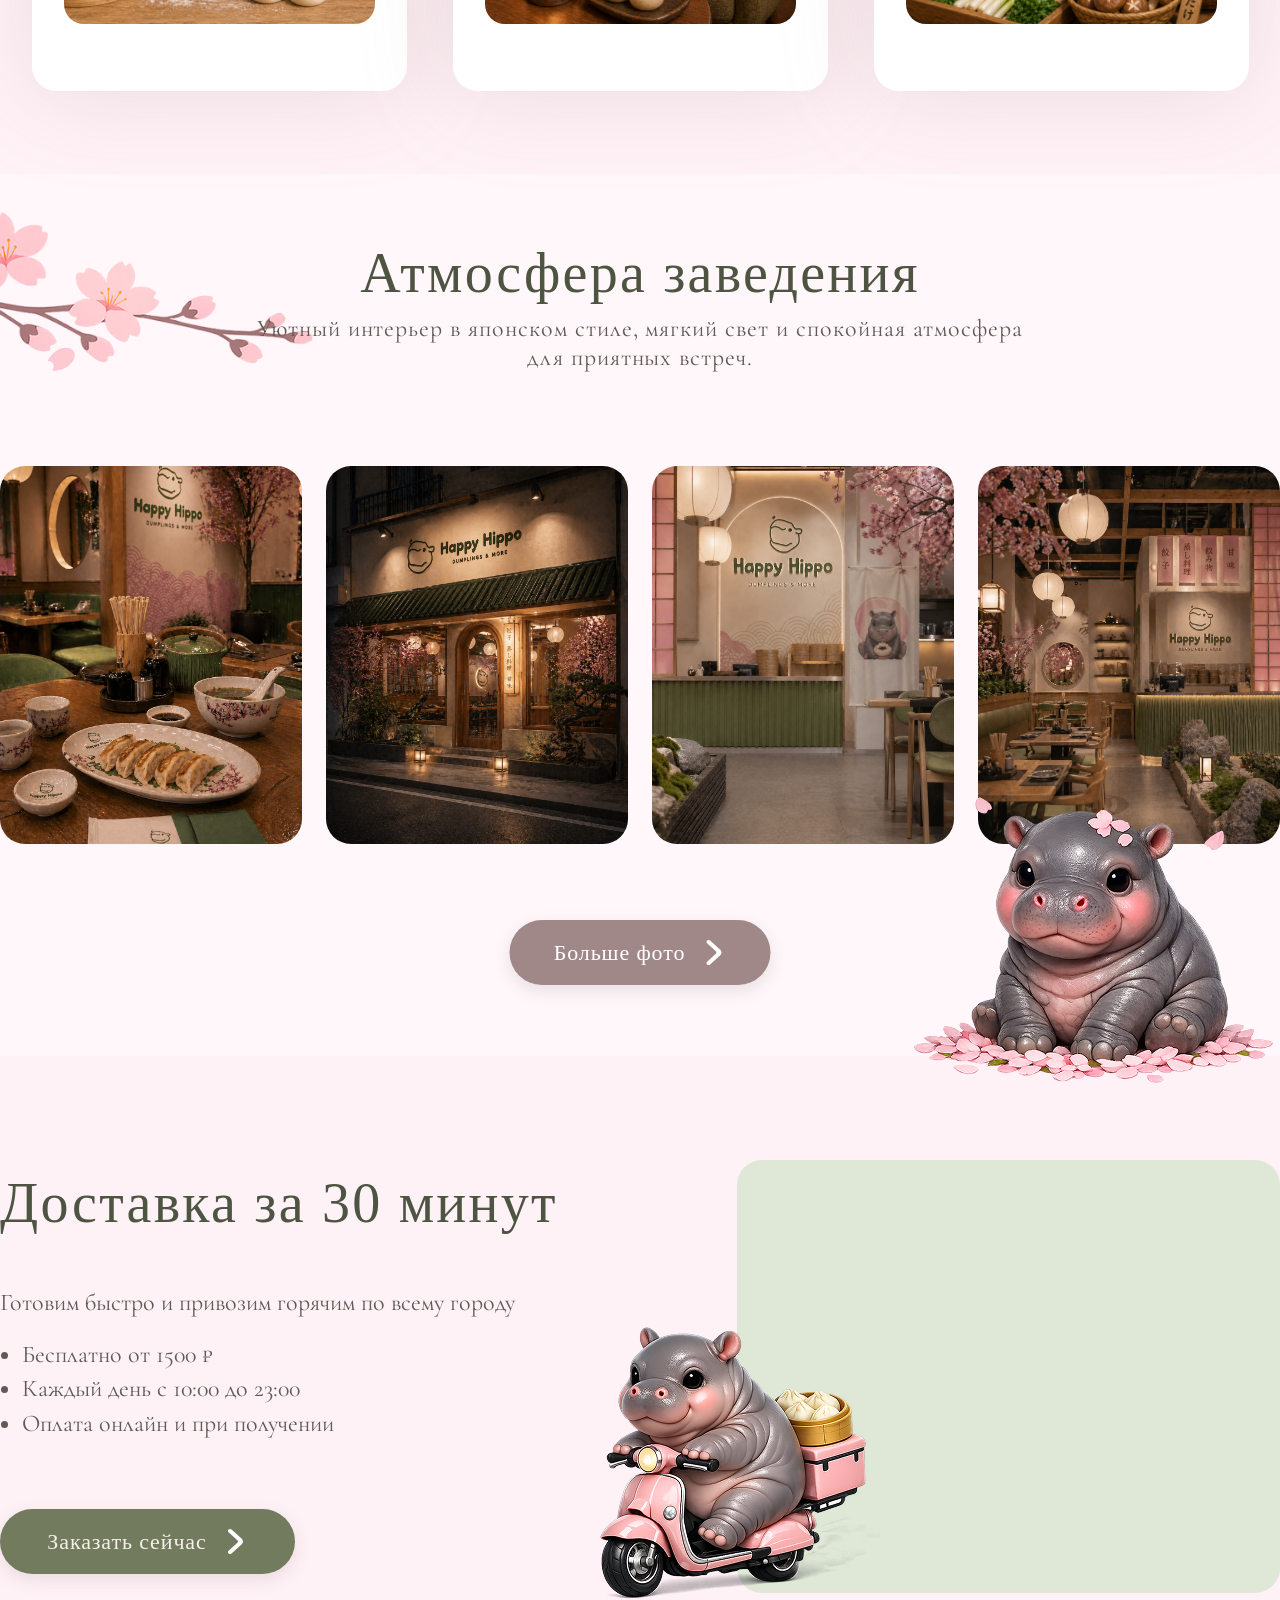
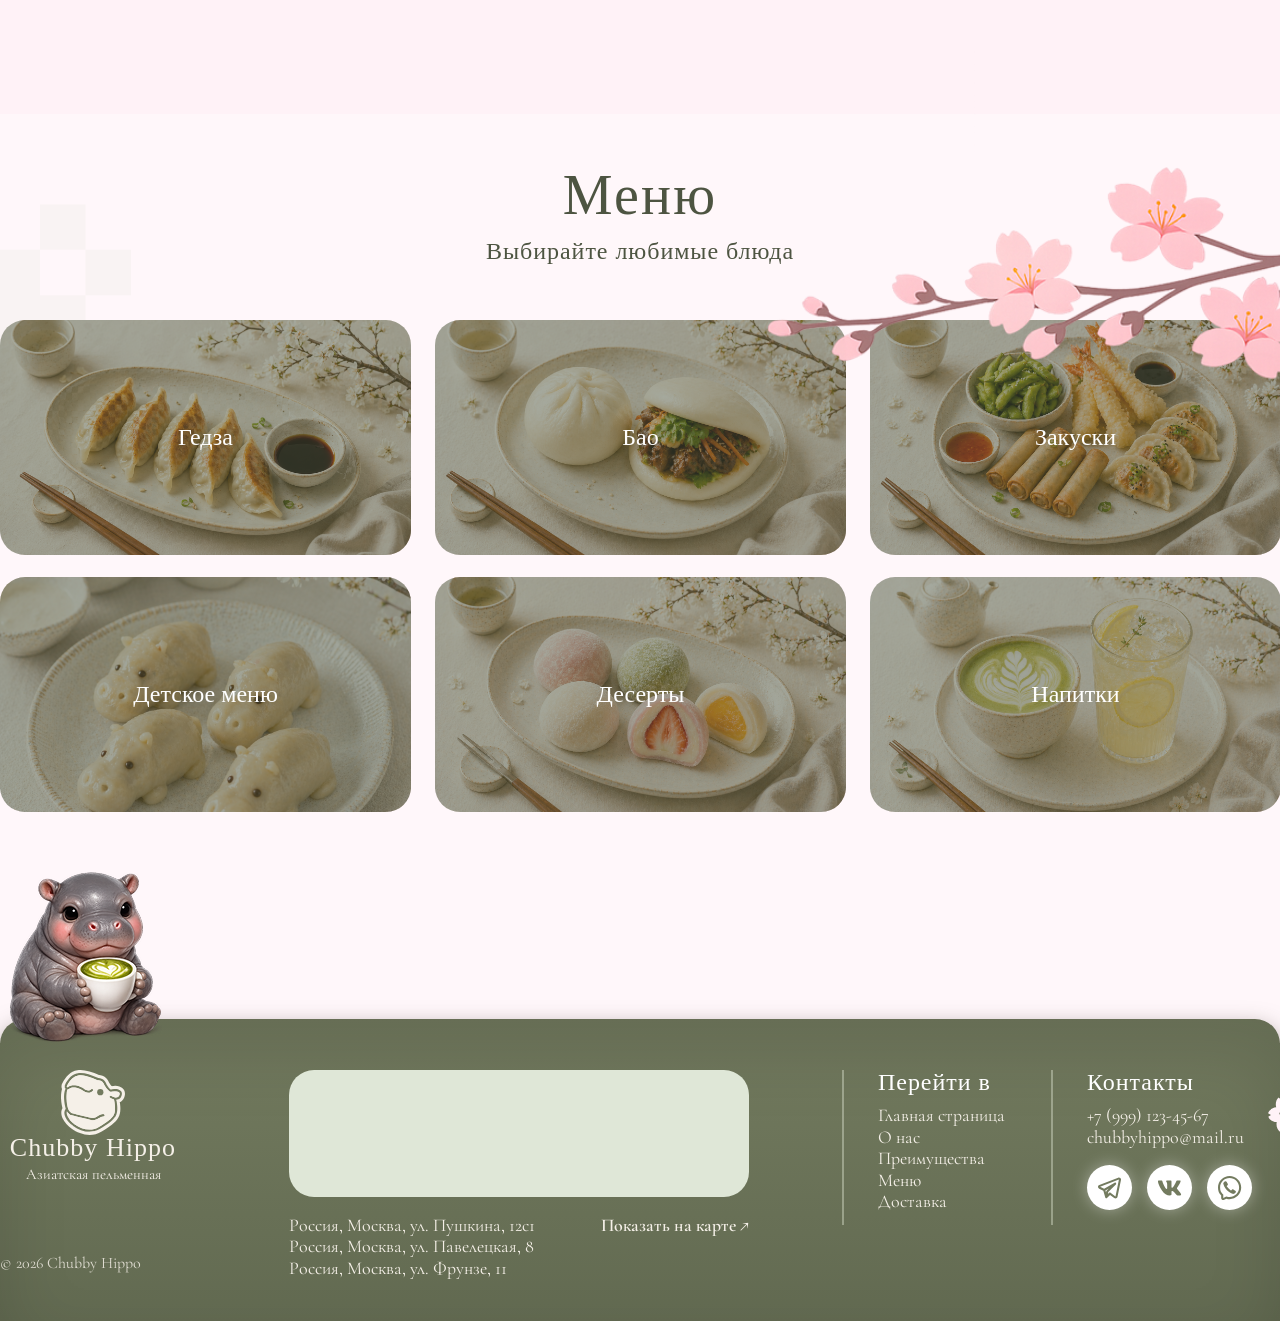
==== commit d7000015: "change map" ====
--- a/index.html
+++ b/index.html
@@ -198,8 +198,8 @@
 
         <div class="delivery__map">
           <iframe
-            title="Карта зоны доставки Chubby Hippo"
-            src="https://www.openstreetmap.org/export/embed.html?bbox=37.48%2C55.66%2C37.80%2C55.86&layer=mapnik&marker=55.741019%2C37.612957"
+            title="Карта ресторанов Chubby Hippo"
+            src="https://yandex.ru/map-widget/v1/?ll=37.612957%2C55.741019&z=11&pt=37.612957,55.741019,pm2rdm~37.635000,55.730000,pm2rdm~37.580000,55.760000,pm2rdm"
             loading="lazy"
             allowfullscreen>
           </iframe>
@@ -263,7 +263,7 @@
       <div class="footer__map">
         <iframe
           title="Карта ресторанов Chubby Hippo"
-          src="https://www.openstreetmap.org/export/embed.html?bbox=37.48%2C55.66%2C37.80%2C55.86&layer=mapnik&marker=55.741019%2C37.612957"
+          src="https://yandex.ru/map-widget/v1/?ll=37.612957%2C55.741019&z=11&pt=37.612957,55.741019,pm2rdm~37.635000,55.730000,pm2rdm~37.580000,55.760000,pm2rdm"
           loading="lazy"
           allowfullscreen>
         </iframe>
--- a/css/style.css
+++ b/css/style.css
@@ -653,7 +653,7 @@
   grid-template-columns: repeat(3, 375px);
   justify-content: center;
   gap: 46px;
-  margin-top: 67px;
+  margin-top: 144px;
 }
 
 .feature-card {
@@ -1675,15 +1675,6 @@
   filter: drop-shadow(0 4px 48px rgba(161, 136, 136, 0.4));
 }
 
-.feature-card:hover .feature-card__icon {
-  background: #f9f5f0;
-}
-
-.feature-card:hover .feature-card__icon img {
-  filter: brightness(0) saturate(100%) invert(55%) sepia(10%) saturate(638%) hue-rotate(314deg) brightness(90%) contrast(84%);
-  transform: scale(1.06);
-}
-
 @keyframes atmosphereCarousel {
   from {
     transform: translateX(calc(-50% + 978px));
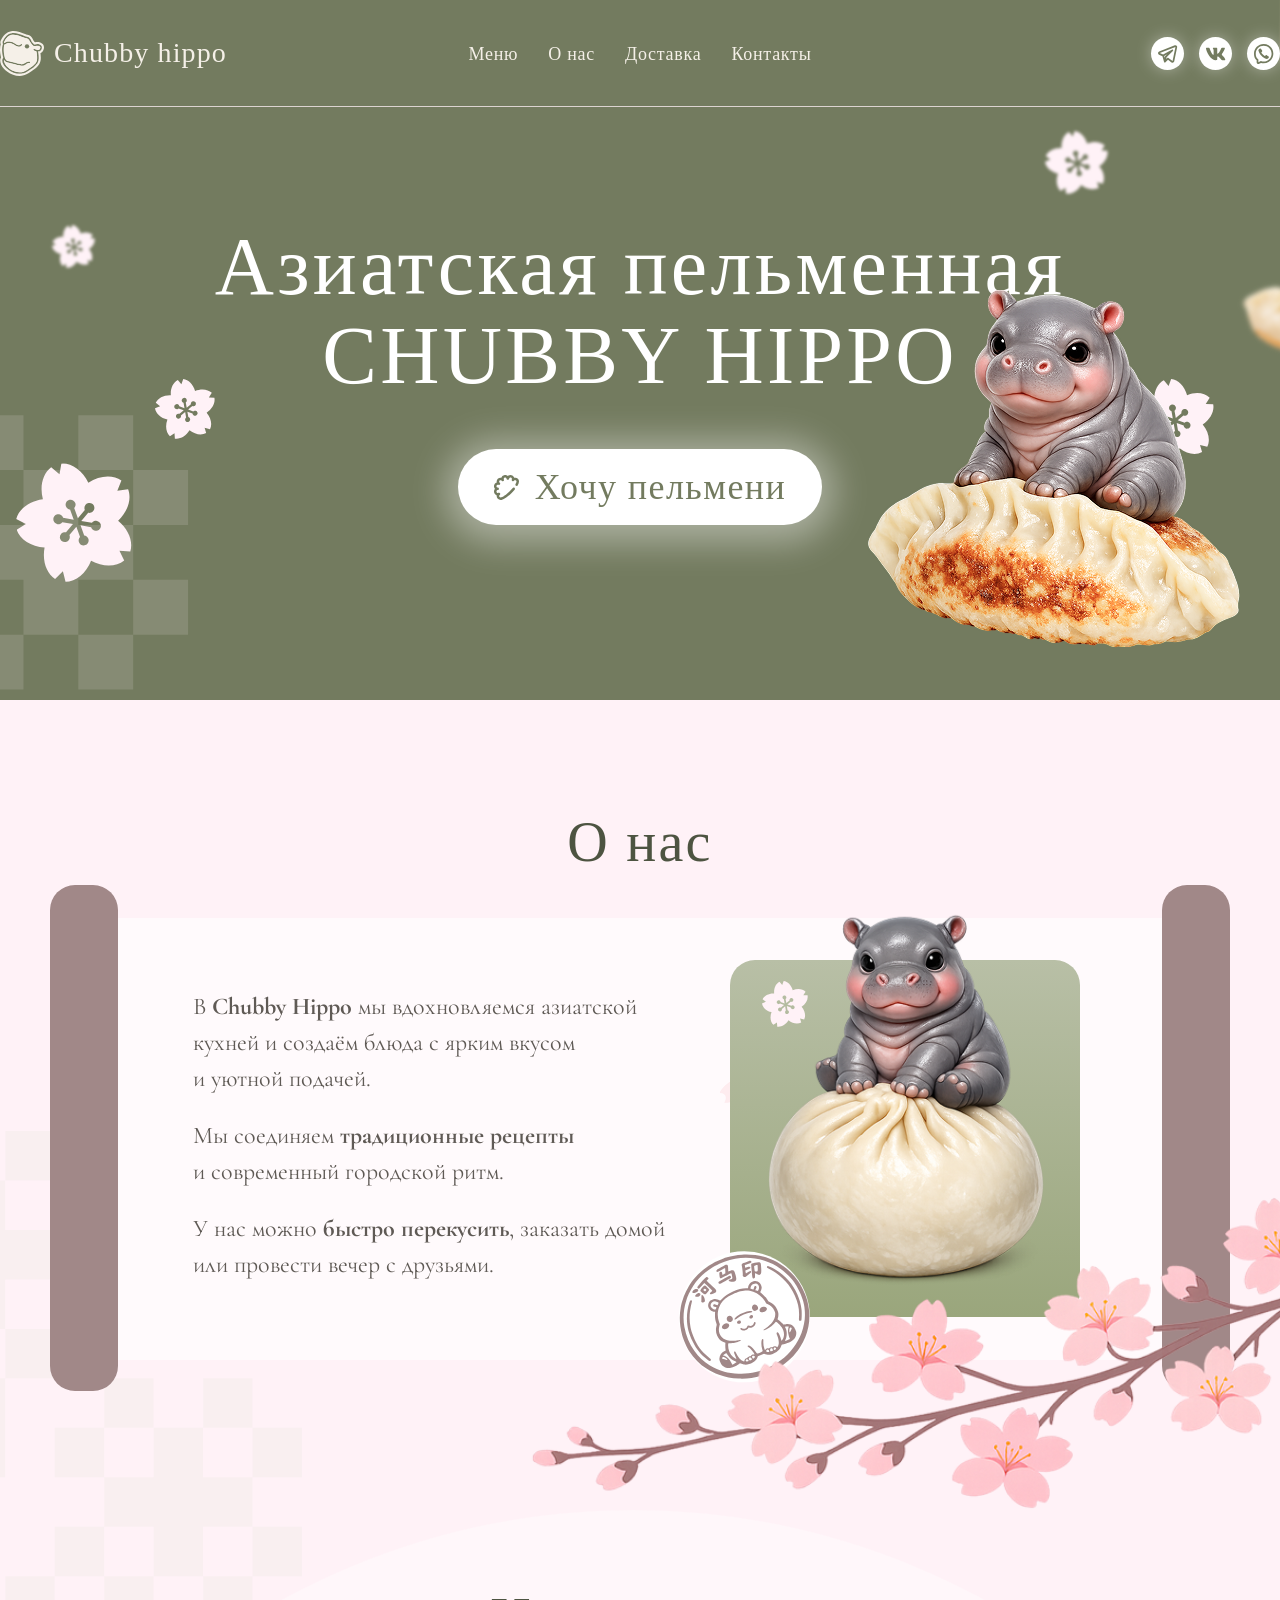
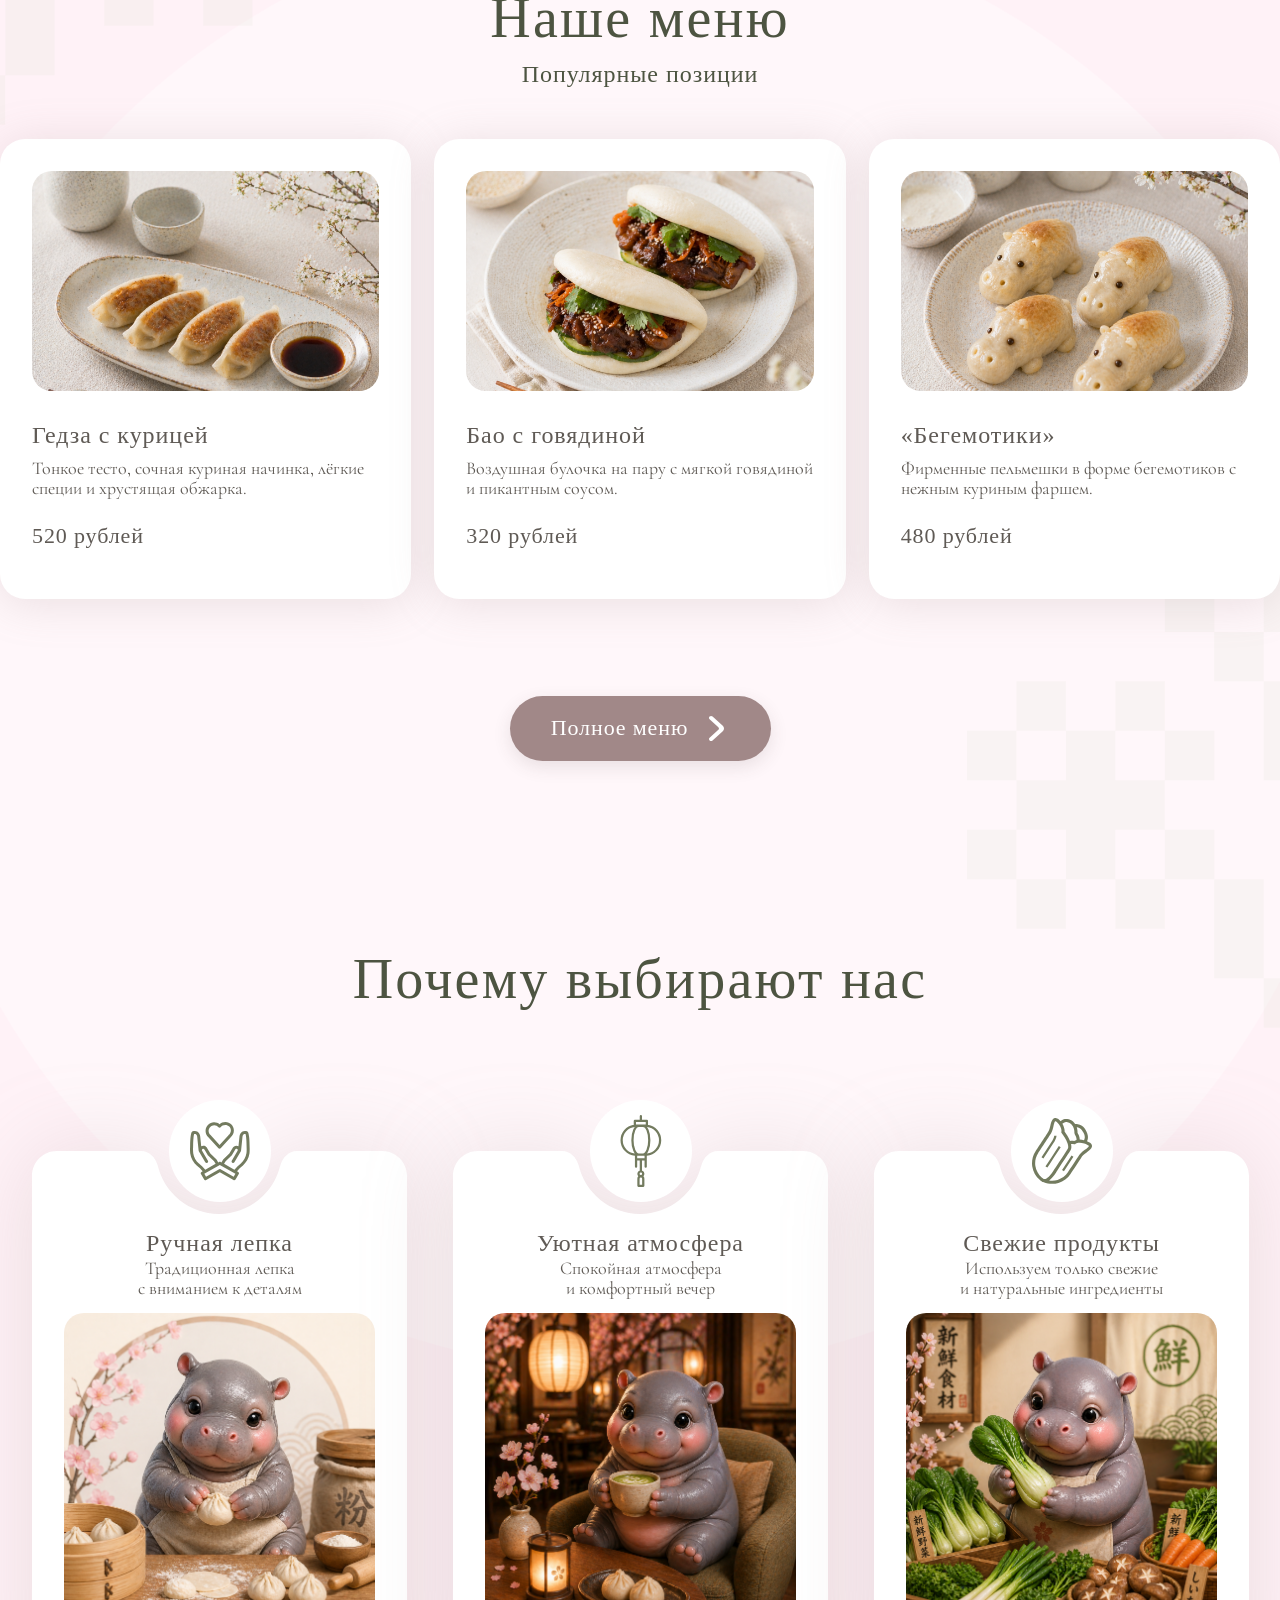
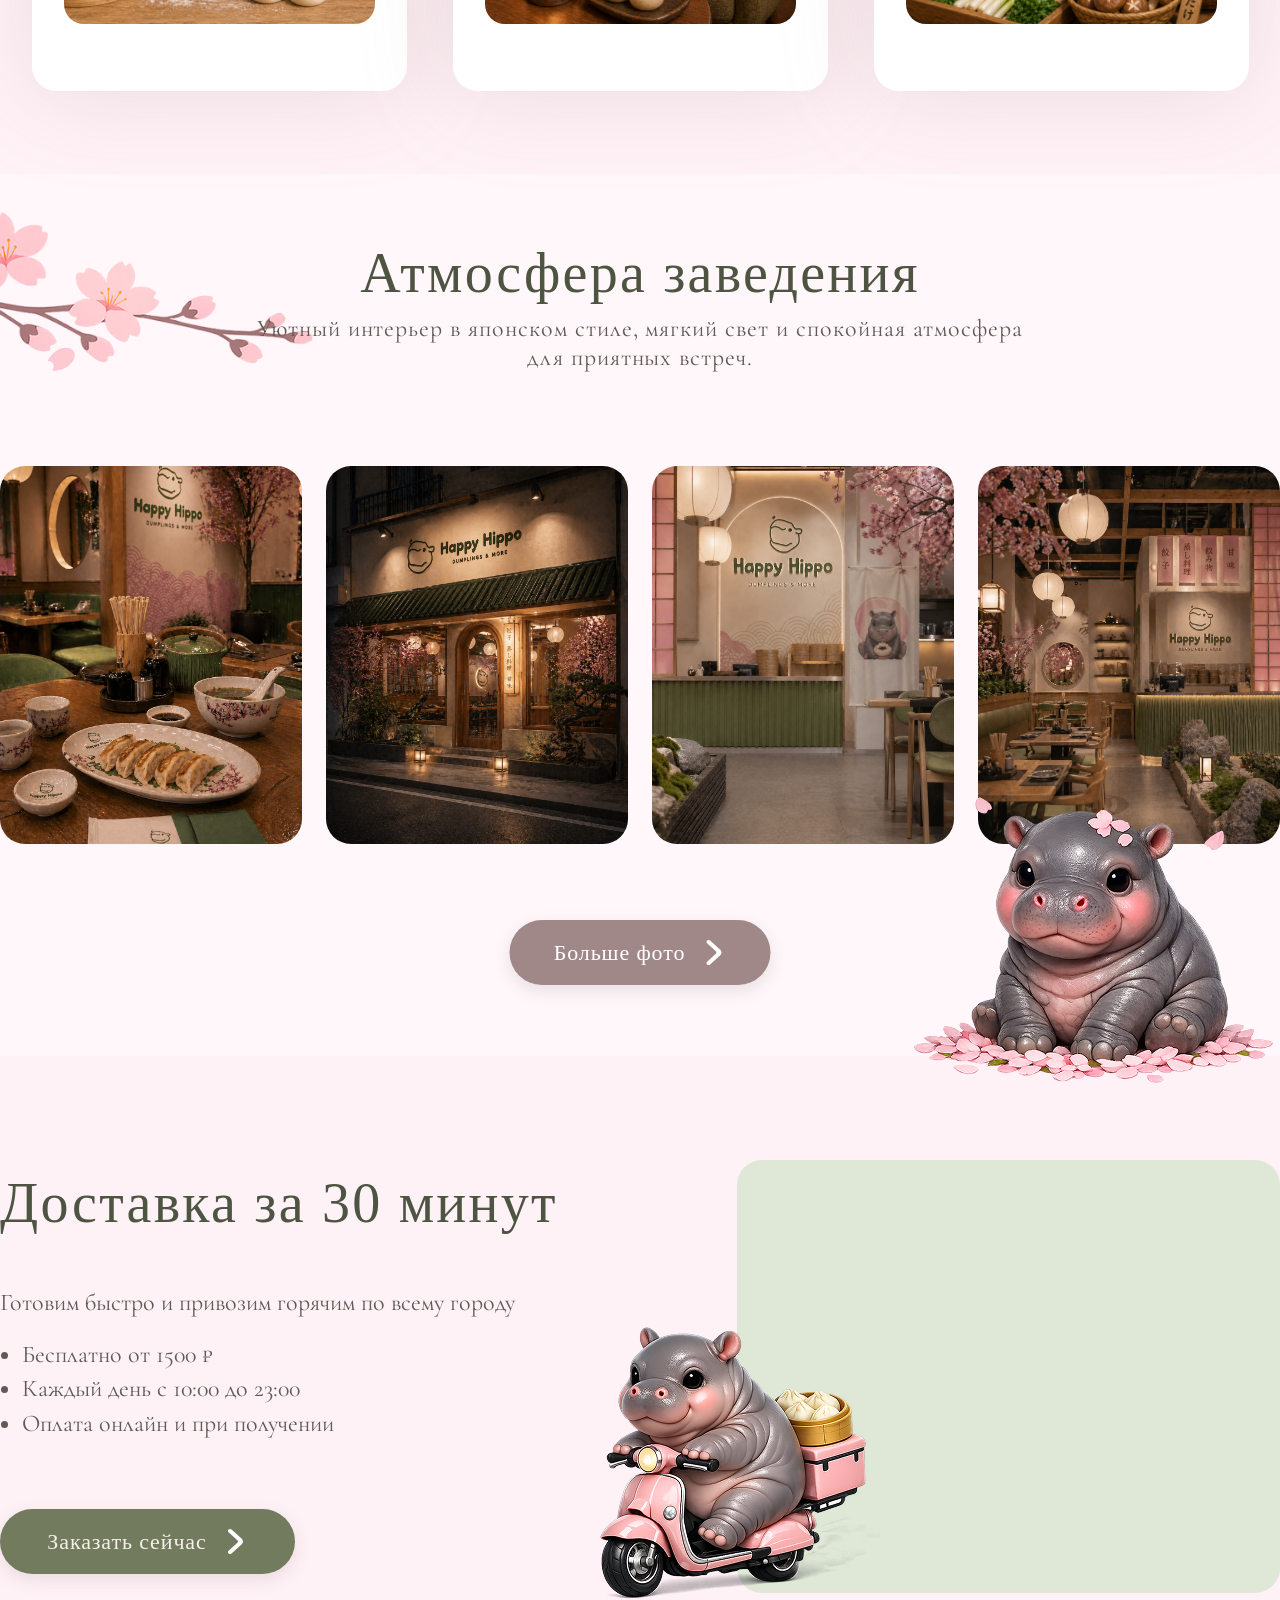
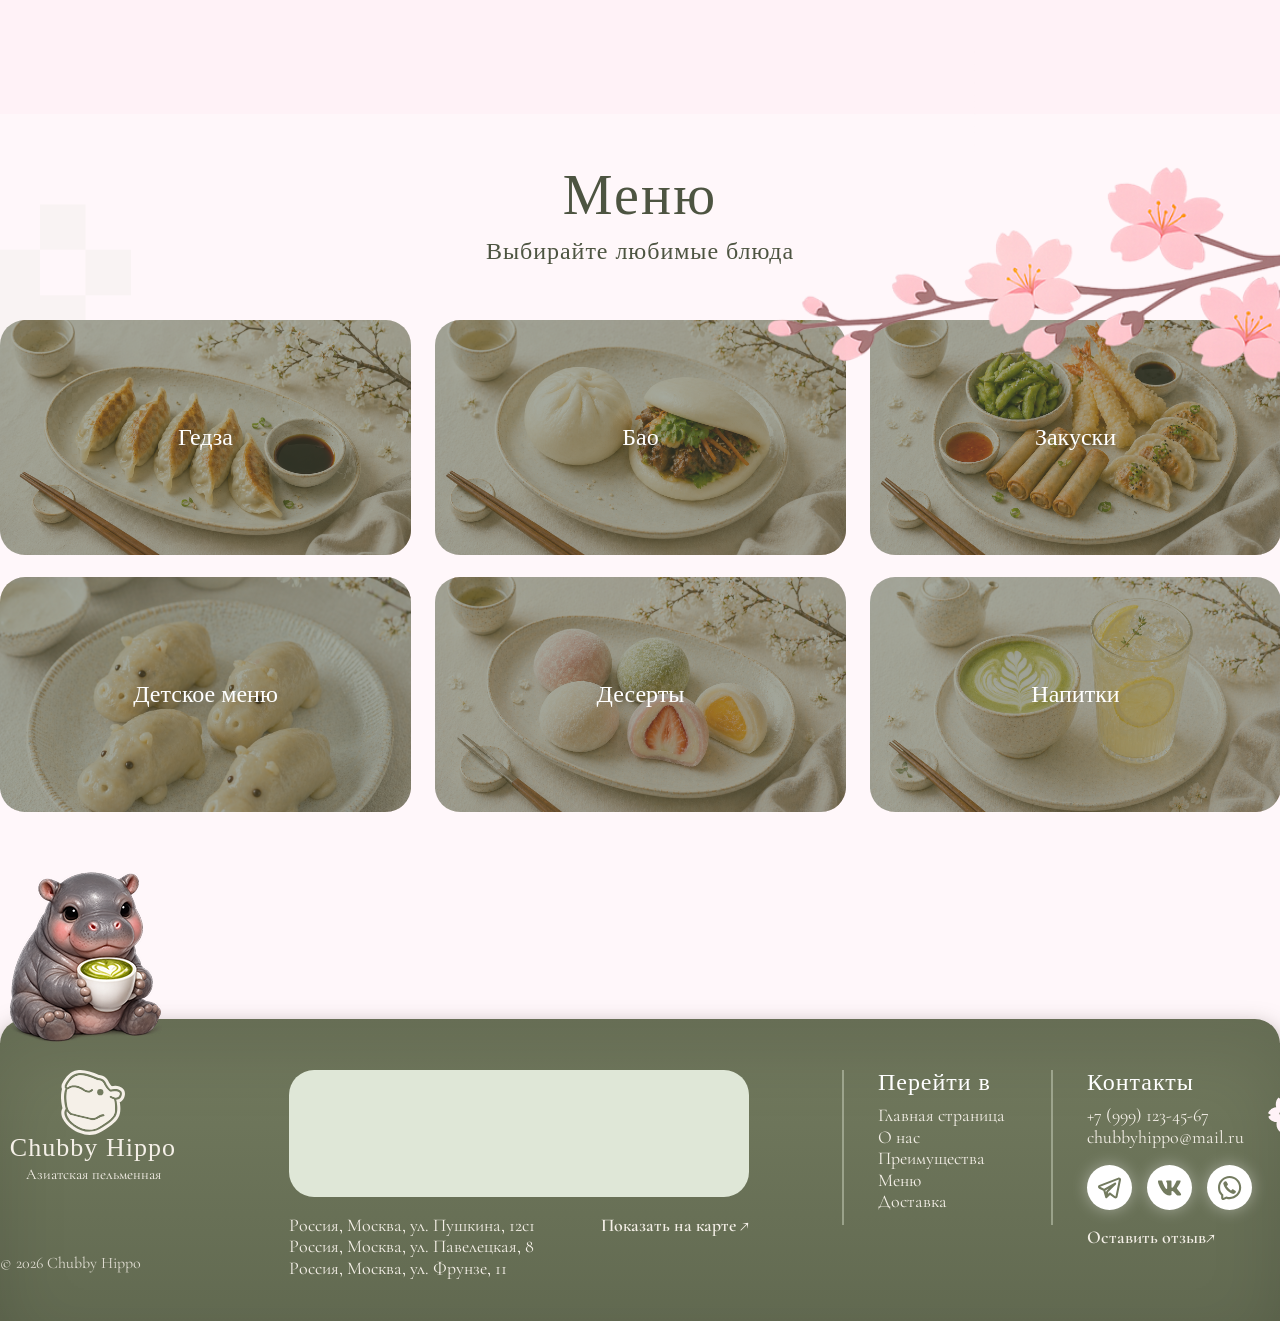
==== commit ddd851c3: "Add form" ====
--- a/index.html
+++ b/index.html
@@ -269,7 +269,7 @@
         </iframe>
         <div class="footer__addresses">
           <p>Россия, Москва, ул. Пушкина, 12с1<br />Россия, Москва, ул. Павелецкая, 8<br />Россия, Москва, ул. Фрунзе, 11</p>
-          <a href="https://www.openstreetmap.org/?mlat=55.741019&mlon=37.612957#map=11/55.7410/37.6130" target="_blank" rel="noreferrer">Показать на карте ↗</a>
+          <a href="https://yandex.ru/maps/?ll=37.612957%2C55.741019&z=11" target="_blank" rel="noreferrer">Показать на карте ↗</a>
         </div>
       </div>
 
@@ -291,6 +291,7 @@
           <a href="error.html" aria-label="VK"><img src="images/vectors/VK.svg" alt="" /></a>
           <a href="error.html" aria-label="WhatsApp"><img src="images/vectors/ватсап.svg" alt="" /></a>
         </div>
+        <button class="footer__review-button" type="button" data-feedback-open>Оставить отзыв</button>
       </div>
     </div>
   </footer>
--- a/css/style.css
+++ b/css/style.css
@@ -1098,6 +1098,41 @@
   margin-top: 17px;
 }
 
+.footer__review-button {
+  display: inline-flex;
+  align-items: center;
+  justify-content: center;
+  height: auto;
+  margin-top: 17px;
+  padding: 0;
+  border: 0;
+  background: transparent;
+  color: var(--cream);
+  box-shadow: none;
+  cursor: pointer;
+  font-family: "Cormorant Garamond", serif;
+  font-weight: 600;
+  font-size: 18px;
+  line-height: 1.2;
+  letter-spacing: 0;
+  white-space: nowrap;
+  transition:
+    transform 220ms ease;
+}
+
+.footer__review-button::after {
+  content: " ↗";
+}
+
+.footer__review-button:hover {
+  background: transparent;
+  transform: translateY(-2px);
+}
+
+.footer__review-button:active {
+  transform: translateY(0) scale(0.98);
+}
+
 .socials--footer a {
   width: 45px;
   height: 45px;
@@ -1122,6 +1157,298 @@
   right: calc(50% - 664px);
   width: 36px;
   transform: rotate(-10deg);
+}
+
+/* Feedback overlay */
+
+body.feedback-open {
+  overflow: hidden;
+}
+
+.feedback-overlay {
+  position: fixed;
+  inset: 0;
+  z-index: 100;
+  overflow-y: auto;
+  background: rgba(0, 0, 0, 0.76);
+}
+
+.feedback-overlay[hidden] {
+  display: none;
+}
+
+.feedback-dialog {
+  position: relative;
+  width: 1061px;
+  min-height: 1389px;
+  margin: 32px auto;
+  padding: 65px 90px 70px;
+  border: 2px solid #e8ecdf;
+  border-radius: 30px;
+  background: var(--white);
+  color: var(--text);
+}
+
+.feedback-dialog h2 {
+  width: 760px;
+  color: var(--green-dark);
+  font-size: 56px;
+  letter-spacing: 0;
+  line-height: 1;
+  text-align: left;
+}
+
+.feedback-close {
+  position: absolute;
+  top: 43px;
+  right: 48px;
+  width: 52px;
+  height: 52px;
+  border: 0;
+  background: transparent;
+  cursor: pointer;
+}
+
+.feedback-close::before,
+.feedback-close::after {
+  position: absolute;
+  top: 24px;
+  left: 5px;
+  width: 42px;
+  height: 6px;
+  border-radius: 999px;
+  background: #626a51;
+  content: "";
+}
+
+.feedback-close::before {
+  transform: rotate(45deg);
+}
+
+.feedback-close::after {
+  transform: rotate(-45deg);
+}
+
+.feedback-form {
+  position: static;
+  margin-top: 49px;
+}
+
+.feedback-field {
+  display: block;
+  width: 789px;
+}
+
+.feedback-field + .feedback-field {
+  margin-top: 46px;
+}
+
+.feedback-field--review {
+  margin-top: 47px;
+}
+
+.feedback-field > span:not(.feedback-error),
+.feedback-rating__label {
+  display: block;
+  margin-bottom: 19px;
+  color: var(--text);
+  font-weight: 700;
+  font-size: 24px;
+  line-height: 1.2;
+}
+
+.feedback-field input,
+.feedback-field textarea {
+  display: block;
+  width: 100%;
+  border: 2px solid #b8bfa6;
+  background: var(--white);
+  color: var(--text);
+  font-family: "Cormorant Garamond", serif;
+  font-weight: 600;
+  font-size: 24px;
+  line-height: 1.2;
+  font-feature-settings: "pnum" on, "lnum" on;
+  outline: none;
+  transition:
+    border-color 180ms ease,
+    box-shadow 180ms ease;
+}
+
+.feedback-field input {
+  height: 68px;
+  padding: 0 30px;
+  border-radius: 20px;
+}
+
+.feedback-field textarea {
+  height: 278px;
+  padding: 23px 30px;
+  resize: none;
+  border-radius: 25px;
+}
+
+.feedback-field input::placeholder,
+.feedback-field textarea::placeholder {
+  color: #8b847e;
+  opacity: 1;
+}
+
+.feedback-field input:focus,
+.feedback-field textarea:focus {
+  border-color: var(--green);
+  box-shadow: 0 0 0 4px rgba(115, 123, 95, 0.12);
+}
+
+.feedback-field.is-invalid input {
+  border-color: #c96c78;
+  box-shadow: 0 0 0 4px rgba(201, 108, 120, 0.12);
+}
+
+.feedback-error {
+  min-height: 21px;
+  margin-top: 8px;
+  color: rgba(183, 85, 98, 0.58);
+  font-weight: 600;
+  font-size: 18px;
+  line-height: 1.15;
+}
+
+.feedback-rating {
+  width: 302px;
+}
+
+.feedback-rating__stars {
+  display: flex;
+  width: 282px;
+  gap: 13px;
+  margin-left: 0;
+}
+
+.feedback-star {
+  display: grid;
+  width: 46px;
+  height: 44px;
+  margin-right: 0;
+  padding: 0;
+  place-items: center;
+  border: 0;
+  background: transparent;
+  cursor: pointer;
+  border-radius: 4px;
+  transition:
+    transform 160ms ease;
+}
+
+.feedback-star:last-child {
+  margin-right: 0;
+}
+
+.feedback-star__icon {
+  display: block;
+  width: 46px;
+  height: 44px;
+  object-fit: contain;
+  filter: none;
+  transition: filter 160ms ease;
+}
+
+.feedback-star.is-active {
+  filter: brightness(0) saturate(100%) invert(40%) sepia(10%) saturate(742%) hue-rotate(38deg) brightness(94%) contrast(88%);
+}
+
+.feedback-star:hover {
+  transform: translateY(-2px);
+}
+
+.feedback-rating__numbers {
+  display: flex;
+  gap: 13px;
+  margin-top: 21px;
+  margin-left: 0;
+  color: var(--text);
+  font-weight: 600;
+  font-size: 24px;
+  line-height: 1.2;
+}
+
+.feedback-rating__numbers span {
+  width: 46px;
+  margin-right: 0;
+  text-align: center;
+}
+
+.feedback-rating__numbers span:last-child {
+  margin-right: 0;
+}
+
+.feedback-required-note {
+  margin-top: 34px;
+  color: var(--text);
+  font-weight: 600;
+  font-size: 24px;
+  line-height: 1.2;
+}
+
+.feedback-consent {
+  width: 528px;
+  margin-top: 83px;
+  color: #8b847e;
+  font-weight: 600;
+  font-size: 18px;
+  line-height: 1.2;
+}
+
+.feedback-submit {
+  margin-top: 27px;
+  border: 0;
+  cursor: pointer;
+}
+
+.feedback-flower {
+  position: absolute;
+  top: 443px;
+  left: 848px;
+  width: 58px;
+  transform: rotate(-33.69deg);
+  pointer-events: none;
+}
+
+.feedback-hippo {
+  position: absolute;
+  right: 57px;
+  bottom: 22px;
+  width: 384px;
+  pointer-events: none;
+}
+
+.feedback-toast {
+  position: fixed;
+  top: 32px;
+  left: 50%;
+  z-index: 110;
+  max-width: 620px;
+  padding: 18px 28px;
+  border-radius: 20px;
+  background: var(--green);
+  color: var(--cream);
+  box-shadow: 0 8px 26px rgba(0, 0, 0, 0.18);
+  font-family: "Cormorant Garamond", serif;
+  font-weight: 700;
+  font-size: 24px;
+  line-height: 1.2;
+  text-align: center;
+  opacity: 0;
+  pointer-events: none;
+  transform: translate(-50%, -14px);
+  transition:
+    opacity 220ms ease,
+    transform 220ms ease;
+}
+
+.feedback-toast.is-visible {
+  opacity: 1;
+  transform: translate(-50%, 0);
 }
 
 /* Menu page */
